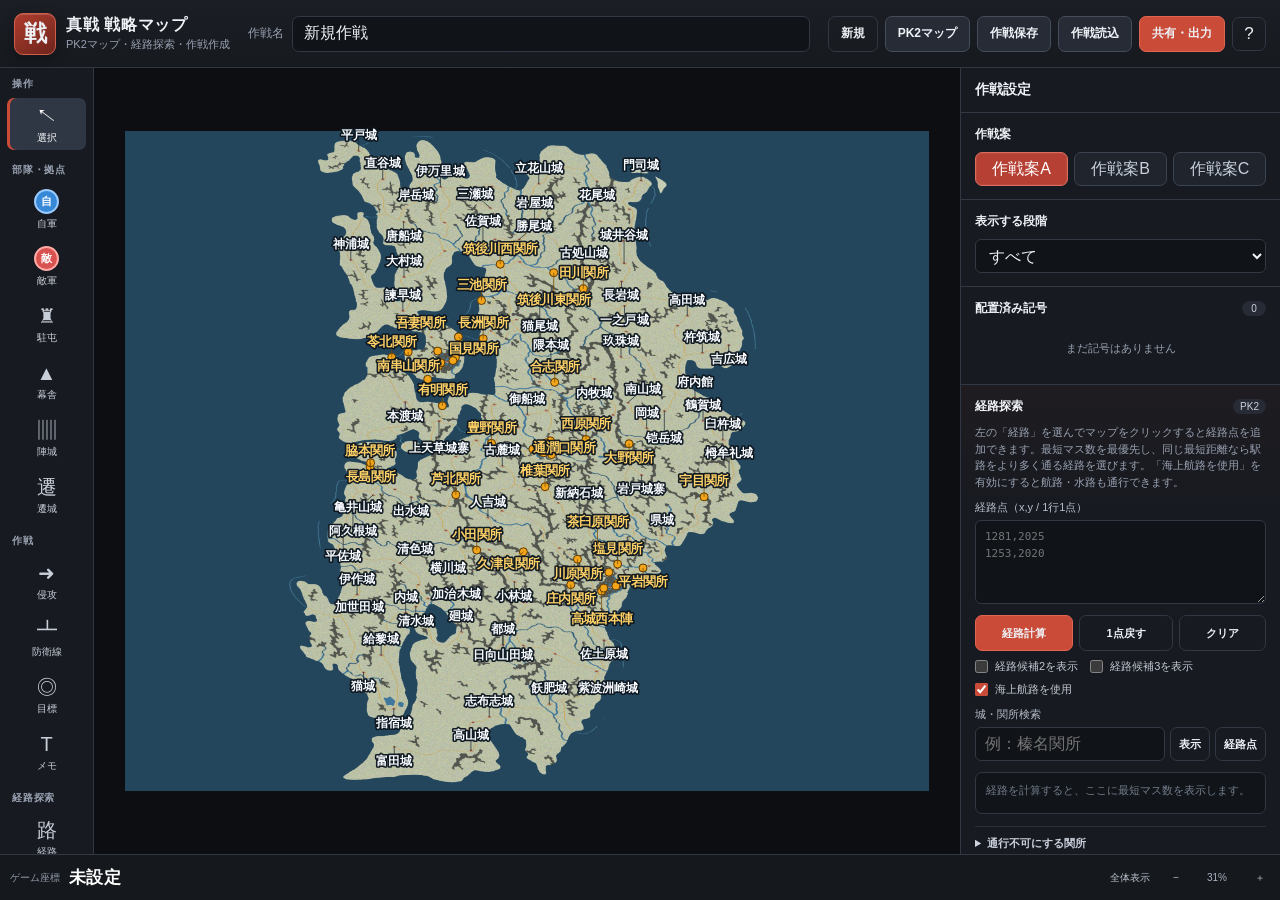
==== index.html @ 42aea13b "Add files via upload" ====
<!DOCTYPE html>
<html lang="ja">
<head>
  <meta charset="UTF-8">
  <meta name="viewport" content="width=device-width, initial-scale=1, viewport-fit=cover">
  <meta name="theme-color" content="#15181d">
  <meta name="robots" content="noindex, nofollow">
  <title>真戦 戦略マップ</title>
  <link rel="stylesheet" href="style.css">
</head>
<body>
  <div id="app">
    <header class="app-header">
      <div class="brand">
        <div class="brand-mark" aria-hidden="true">戦</div>
        <div>
          <h1>真戦 戦略マップ</h1>
          <p>PK2マップ・経路探索・作戦作成</p>
        </div>
      </div>

      <label class="project-name-wrap">
        <span>作戦名</span>
        <input id="projectName" type="text" value="新規作戦" maxlength="80" autocomplete="off">
      </label>

      <nav class="header-actions" aria-label="ファイル操作">
        <button id="newProjectBtn" class="button ghost" type="button">新規</button>
        <button id="builtinMapBtn" class="button" type="button">PK2マップ</button>
        <button id="saveProjectBtn" class="button" type="button">作戦保存</button>
        <button id="loadProjectBtn" class="button" type="button">作戦読込</button>
        <div class="menu-wrap">
          <button id="exportMenuBtn" class="button accent" type="button" aria-expanded="false">共有・出力</button>
          <div id="exportMenu" class="popup-menu" hidden>
            <button id="exportViewPngBtn" type="button">現在画面をPNG出力</button>
            <button id="exportViewerBtn" type="button">共有用HTML出力</button>
          </div>
        </div>
        <button id="helpBtn" class="icon-button" type="button" title="使い方" aria-label="使い方">?</button>
        <button id="mobileModeBtn" class="button ghost mobile-only" type="button" aria-pressed="false" title="閲覧／編集モードを切り替え">編集</button>
        <button id="mobileFullscreenBtn" class="button ghost mobile-only" type="button" title="マップを全画面表示">全画面</button>
        <button id="toggleInspectorBtn" class="button ghost mobile-only" type="button">設定</button>
      </nav>
    </header>

    <main class="workspace">
      <aside class="tool-panel" aria-label="作戦記号ツール">
        <div class="tool-section">
          <div class="section-title">操作</div>
          <button class="tool-button active" data-tool="select" type="button" title="選択・移動 (V)">
            <span class="tool-icon pointer-icon">↖</span><span>選択</span>
          </button>
</div>

        <div class="tool-section">
          <div class="section-title">部隊・拠点</div>
          <button class="tool-button" data-tool="ally" type="button"><span class="tool-icon marker ally">自</span><span>自軍</span></button>
          <button class="tool-button" data-tool="enemy" type="button"><span class="tool-icon marker enemy">敵</span><span>敵軍</span></button>
          <button class="tool-button" data-tool="garrison" type="button"><span class="tool-icon">♜</span><span>駐屯</span></button>
          <button class="tool-button" data-tool="camp" type="button"><span class="tool-icon">▲</span><span>幕舎</span></button>
          <button class="tool-button" data-tool="fort" type="button"><span class="tool-icon">▥</span><span>陣城</span></button>
          <button class="tool-button" data-tool="relocate" type="button"><span class="tool-icon">遷</span><span>遷城</span></button>
        </div>

        <div class="tool-section">
          <div class="section-title">作戦</div>
          <button class="tool-button" data-tool="arrow" type="button"><span class="tool-icon">➜</span><span>侵攻</span></button>
          <button class="tool-button" data-tool="defense" type="button"><span class="tool-icon">┻</span><span>防衛線</span></button>
          <button class="tool-button" data-tool="target" type="button"><span class="tool-icon">◎</span><span>目標</span></button>
          <button class="tool-button" data-tool="text" type="button"><span class="tool-icon">T</span><span>メモ</span></button>
        </div>

        <div class="tool-section">
          <div class="section-title">経路探索</div>
          <button class="tool-button" data-tool="route" type="button" title="経路点を追加 (R)">
            <span class="tool-icon">路</span><span>経路</span>
          </button>
        </div>

        <div class="tool-section compact-actions">
          <button id="undoBtn" class="small-action" type="button" disabled title="元に戻す (Ctrl+Z)">↶</button>
          <button id="redoBtn" class="small-action" type="button" disabled title="やり直す (Ctrl+Y)">↷</button>
          <button id="deleteBtn" class="small-action danger" type="button" disabled title="選択削除 (Delete)">⌫</button>
        </div>
      </aside>

      <section id="stageWrap" class="stage-wrap" aria-label="作戦マップ">
        <canvas id="mapCanvas"></canvas>
        <div id="emptyState" class="empty-state">
          <div class="empty-card">
            <div class="empty-icon">地図</div>
            <h2>PK2標準マップを読み込めませんでした</h2>
            <p>PK2標準マップの読み込みに失敗しました。再読込をお試しください。</p>
            <button id="emptyBuiltinMapBtn" class="button accent" type="button">PK2標準マップを再読込</button>
          </div>
        </div>
        <div id="toast" class="toast" role="status" aria-live="polite"></div>

        <button id="mobileRouteUndoFloat" class="mobile-route-undo mobile-only" type="button" hidden>↶ 1点戻す</button>

        <div id="mobileSelectionBar" class="mobile-selection-bar" hidden aria-label="選択中の記号の操作">
          <button id="mobilePropertyBtn" type="button">属性</button>
          <button id="mobileDuplicateBtn" type="button">複製</button>
          <button id="mobileFrontBtn" type="button">最前面</button>
          <button id="mobileDeleteBtn" class="danger" type="button">削除</button>
        </div>

        <button id="mobileFullscreenExitBtn" class="mobile-fullscreen-exit" type="button" hidden>× 全画面終了</button>
        <div id="placeContextBackdrop" class="place-context-backdrop" hidden></div>
        <div id="placeContextMenu" class="place-context-menu" hidden>
          <div id="placeContextTitle" class="place-context-title"></div>
          <button id="placeContextRouteBtn" type="button">経路点に追加</button>
          <button id="placeContextCopyBtn" type="button">座標をコピー</button>
          <button id="placeContextGateBtn" type="button" hidden>この関所を通行不可</button>
          <button id="placeContextDeleteBtn" class="danger-context-button" type="button" hidden>この記号を削除</button>
        </div>
      </section>

      <aside id="inspector" class="inspector" aria-label="作戦設定">
        <div class="inspector-header">
          <h2>作戦設定</h2>
          <button id="closeInspectorBtn" class="icon-button mobile-only" type="button" aria-label="閉じる">×</button>
        </div>
        <div class="mobile-inspector-tabs mobile-only" role="tablist" aria-label="設定カテゴリ">
          <button class="mobile-inspector-tab active" type="button" data-mobile-inspector-tab="scenario" role="tab" aria-selected="true">作戦案</button>
          <button class="mobile-inspector-tab" type="button" data-mobile-inspector-tab="objects" role="tab" aria-selected="false">記号</button>
          <button class="mobile-inspector-tab" type="button" data-mobile-inspector-tab="route" role="tab" aria-selected="false">経路</button>
          <button class="mobile-inspector-tab" type="button" data-mobile-inspector-tab="display" role="tab" aria-selected="false">表示</button>
        </div>

        <section class="panel-section scenario-section" data-mobile-panel="scenario">
          <div class="section-heading">
            <h3>作戦案</h3>
          </div>
          <div class="scenario-tabs" role="tablist" aria-label="作戦案の切り替え">
            <button class="scenario-tab active" type="button" data-scenario="A">作戦案A</button>
            <button class="scenario-tab" type="button" data-scenario="B">作戦案B</button>
            <button class="scenario-tab" type="button" data-scenario="C">作戦案C</button>
          </div>
        </section>

        <section class="panel-section phase-filter-section" data-mobile-panel="display">
          <div class="section-heading">
            <h3>表示する段階</h3>
          </div>
          <select id="phaseFilter">
            <option value="すべて">すべて</option>
            <option value="共通">共通のみ</option>
            <option value="第1段階">共通＋第1段階</option>
            <option value="第2段階">共通＋第2段階</option>
            <option value="第3段階">共通＋第3段階</option>
            <option value="予備">共通＋予備</option>
          </select>
        </section>

        <section class="panel-section layer-section" data-mobile-panel="objects">
          <div class="section-heading">
            <h3>配置済み記号</h3>
            <span id="objectCount" class="count-badge">0</span>
          </div>
          <div id="layerList" class="layer-list"></div>
        </section>

        <section id="propertySection" class="panel-section property-section" data-mobile-panel="objects" hidden>
          <div class="section-heading">
            <h3>属性</h3>
          </div>
          <form id="propertyForm" class="property-form" onsubmit="return false;">
            <label>
              <span>名称</span>
              <input id="propLabel" type="text" maxlength="80" autocomplete="off">
            </label>

            <div class="form-row property-number-row">
              <label>
                <span>記号の大きさ</span>
                <input id="propSize" type="number" min="8" max="300" step="1">
              </label>
              <label>
                <span>文字の大きさ</span>
                <input id="propLabelSize" type="number" min="8" max="120" step="1">
              </label>
            </div>

            <div class="form-row property-number-row">
              <label>
                <span>線の太さ</span>
                <input id="propLineWidth" type="number" min="1" max="50" step="1">
              </label>
              <label id="symbolVisibleField" class="symbol-visible-field">
                <span>記号本体</span>
                <span class="property-check"><input id="propSymbolVisible" type="checkbox" checked> 表示する</span>
              </label>
            </div>

            <label>
              <span>作戦段階</span>
              <select id="propPhase">
                <option value="共通">共通</option>
                <option value="第1段階">第1段階</option>
                <option value="第2段階">第2段階</option>
                <option value="第3段階">第3段階</option>
                <option value="予備">予備</option>
              </select>
            </label>

            <div class="object-actions">
              <button id="duplicateBtn" class="button ghost" type="button">複製</button>
              <button id="bringFrontBtn" class="button ghost" type="button">最前面</button>
              <button id="deleteObjectBtn" class="button danger" type="button">削除</button>
            </div>
          </form>
        </section>

        <section class="panel-section route-section" data-mobile-panel="route">
          <div class="section-heading">
            <h3>経路探索</h3>
            <span id="routeBadge" class="count-badge">PK2</span>
          </div>
          <p class="muted route-note">左の「経路」を選んでマップをクリックすると経路点を追加できます。最短マス数を最優先し、同じ最短距離なら駅路をより多く通る経路を選びます。「海上航路を使用」を有効にすると航路・水路も通行できます。</p>

          <label class="route-field">
            <span>経路点（x,y / 1行1点）</span>
            <textarea id="routePoints" rows="4" spellcheck="false" placeholder="1281,2025&#10;1253,2020"></textarea>
          </label>
          <div class="route-buttons">
            <button id="routeCalculateBtn" class="button accent" type="button">経路計算</button>
            <button id="routeUndoPointBtn" class="button ghost" type="button">1点戻す</button>
            <button id="routeClearBtn" class="button ghost" type="button">クリア</button>
          </div>
          <div class="route-alternatives">
            <label class="route-check"><input id="showAltRoute2" type="checkbox"><span>経路候補2を表示</span></label>
            <label class="route-check"><input id="showAltRoute3" type="checkbox"><span>経路候補3を表示</span></label>
            <label class="route-check"><input id="allowSeaRoutes" type="checkbox" checked><span>海上航路を使用</span></label>
          </div>

          <label class="route-field">
            <span>城・関所検索</span>
            <div class="route-search-row">
              <input id="placeSearch" list="placeSearchList" autocomplete="off" placeholder="例：榛名関所">
              <button id="placeCenterBtn" class="button ghost" type="button">表示</button>
              <button id="placeAddBtn" class="button ghost" type="button">経路点</button>
            </div>
          </label>
          <datalist id="placeSearchList"></datalist>

          <div id="routeResult" class="route-result"><span class="route-placeholder">経路を計算すると、ここに最短マス数を表示します。</span></div>

          <details class="route-details">
            <summary>通行不可にする関所</summary>
            <div class="route-buttons compact">
              <button id="gateBlockClearBtn" class="button ghost" type="button">全解除</button>
              <button id="gateBlockAllBtn" class="button ghost" type="button">全遮断</button>
            </div>
            <input id="gateFilter" class="route-filter" type="text" autocomplete="off" placeholder="関所名で絞り込み">
            <div id="gateBlockList" class="gate-block-list"></div>
          </details>

        </section>

        <section class="panel-section map-display-section" data-mobile-panel="display">
          <div class="section-heading">
            <h3>マップ表示</h3>
          </div>
          <label class="route-check"><input id="showGateMarkers" type="checkbox" checked><span>関所マーカー</span></label>
          <label class="route-check"><input id="showCityMarkers" type="checkbox"><span>城マーカー</span></label>
          <label class="route-check"><input id="showGateLabels" type="checkbox" checked><span>関所名</span></label>
          <label class="route-check"><input id="showCityLabels" type="checkbox" checked><span>城名</span></label>
        </section>
      </aside>
    </main>

    <footer class="status-bar">
      <div class="game-coordinate-status" title="現在のゲーム座標">
        <span class="game-coordinate-label">ゲーム座標</span>
        <strong id="gamePosition">未設定</strong>
      </div>
      <span class="status-spacer"></span>
      <button id="fitBtn" class="status-button" type="button">全体表示</button>
      <button id="zoomOutBtn" class="status-button" type="button" aria-label="縮小">−</button>
      <span id="zoomDisplay">100%</span>
      <button id="zoomInBtn" class="status-button" type="button" aria-label="拡大">＋</button>
    </footer>
  </div>

  <input id="projectFileInput" type="file" accept=".nssmap,.json,application/json" hidden>

  <dialog id="helpDialog" class="modal">
    <form method="dialog" class="modal-card large">
      <div class="modal-header">
        <h2>使い方</h2>
        <button class="icon-button" value="cancel" aria-label="閉じる">×</button>
      </div>
      <div class="modal-body help-content">
        <section>
          <h3>1. PK2標準マップ</h3>
          <p>APK/EBDLから復元したPK2マップを内蔵しています。起動時に自動で読み込み、ゲーム座標も設定済みです。</p>
        </section>
        <section>
          <h3>2. 経路探索</h3>
          <p>左の「経路」を選び、開始・経由・到着地点を順番にクリックします。「経路計算」で山・河川・海などを避けた陸路を探索します。最短マス数を最優先し、同じ最短距離なら駅路をより多く通る経路を優先します。「経路候補2」「経路候補3」は、開始・経由・到着地点を除いて経路1と重ならない別経路を探索します。スマホでは地図上の経路点を直接ドラッグして位置を修正でき、「経路」選択中は地図上の「1点戻す」も使用できます。</p>
        </section>
        <section>
          <h3>3. 城・関所</h3>
          <p>PCでは地点を右クリック、スマホでは地点を長押しすると、経路点への追加や座標コピー、関所の通行不可切り替えができます。スマホでは長押しメニューを画面下から大きく表示します。配置済み記号を長押しすると削除メニューを表示します。「表示」タブで城名・関所名やマーカーを個別に表示／非表示できます。</p>
        </section>
        <section>
          <h3>4. 作戦案</h3>
          <p>作戦案A/B/Cはそれぞれ独立した記号・経路を保持します。案を切り替えると、地図上の記号と経路も切り替わります。</p>
        </section>
        <section>
          <h3>5. 作戦記号</h3>
          <p>左のツールを選び、マップ上をクリックして配置します。記号上のドラッグは記号移動、それ以外の場所のドラッグはマップ移動です。選択するとサイズ変更ハンドルが表示され、防衛線は端点変更と回転ができます。スマホでは記号選択時に地図下部へ「属性・複製・最前面・削除」の操作バーを表示します。設定画面は「作戦案・記号・経路・表示」の4タブです。</p>
        </section>
        <section>
          <h3>6. スマホ操作</h3>
          <p>「編集」では記号配置・移動・経路編集ができます。「閲覧」に切り替えると1本指操作は地図移動専用になり、誤編集を防げます。「全画面」は編集UIを隠してマップだけを表示します。2本指ピンチで拡大・縮小できます。</p>
        </section>
        <section>
          <h3>7. 保存と共有</h3>
          <p>「作戦保存」は編集可能な <code>.nssmap</code> ファイルです。「共有用HTML」は閲覧専用の単一HTMLを作成し、出力時の城・関所の名称／マーカー表示、経路候補、作戦段階を引き継ぎます。</p>
        </section>
        <section>
          <h3>主な操作</h3>
          <dl class="shortcut-list">
            <div><dt>マウスホイール</dt><dd>拡大・縮小</dd></div>
            <div><dt>地図上をドラッグ</dt><dd>マップ移動</dd></div>
            <div><dt>記号上をドラッグ</dt><dd>記号移動</dd></div>
            <div><dt>選択記号の四隅をドラッグ</dt><dd>サイズ変更</dd></div>
            <div><dt>防衛線の青いハンドルをドラッグ</dt><dd>回転</dd></div>
            <div><dt>Ctrl＋Z / Ctrl＋Y</dt><dd>元に戻す / やり直す</dd></div>
            <div><dt>Delete</dt><dd>選択記号を削除</dd></div>
            <div><dt>V / R</dt><dd>選択 / 経路点追加</dd></div>
          </dl>
        </section>
      </div>
      <div class="modal-footer">
        <button class="button accent" value="default">閉じる</button>
      </div>
    </form>
  </dialog>

  <dialog id="calibrationDialog" class="modal">
    <form id="calibrationForm" method="dialog" class="modal-card">
      <div class="modal-header">
        <h2>ゲーム座標の設定</h2>
        <button class="icon-button" value="cancel" aria-label="閉じる">×</button>
      </div>
      <div class="modal-body">
        <p class="modal-note">PK2標準マップはゲーム座標が設定済みです。</p>
        <div class="coordinate-grid">
          <fieldset>
            <legend>画像の左上</legend>
            <label><span>X</span><input id="calTopLeftX" type="number" step="1" required></label>
            <label><span>Y</span><input id="calTopLeftY" type="number" step="1" required></label>
          </fieldset>
          <fieldset>
            <legend>画像の右下</legend>
            <label><span>X</span><input id="calBottomRightX" type="number" step="1" required></label>
            <label><span>Y</span><input id="calBottomRightY" type="number" step="1" required></label>
          </fieldset>
        </div>
      </div>
      <div class="modal-footer between">
        <button id="clearCalibrationBtn" class="button ghost" type="button">設定解除</button>
        <div>
          <button class="button ghost" value="cancel">キャンセル</button>
          <button id="saveCalibrationBtn" class="button accent" value="default">保存</button>
        </div>
      </div>
    </form>
  </dialog>

  <script src="pk2_embedded_data.js"></script>
  <script src="app.js"></script>
</body>
</html>
---- style.css ----
:root {
  color-scheme: dark;
  --bg: #101216;
  --panel: #171a20;
  --panel-2: #1e222a;
  --panel-3: #262b35;
  --line: #313743;
  --line-strong: #454d5c;
  --text: #eef1f6;
  --muted: #99a2b2;
  --accent: #c94b38;
  --accent-hover: #df5b47;
  --ally: #3888d8;
  --enemy: #d8524f;
  --warning: #e6a23c;
  --danger: #d94d4d;
  --shadow: 0 16px 40px rgba(0,0,0,.35);
  --header-h: 68px;
  --status-h: 46px;
  --tool-w: 94px;
  --inspector-w: 320px;
}

* { box-sizing: border-box; }
html, body { margin: 0; width: 100%; height: 100%; overflow: hidden; }
body {
  font-family: -apple-system, BlinkMacSystemFont, "Segoe UI", "Noto Sans JP", "Yu Gothic UI", Meiryo, sans-serif;
  background: var(--bg);
  color: var(--text);
}
button, input, textarea, select { font: inherit; }
button { color: inherit; }

#app {
  display: grid;
  grid-template-rows: var(--header-h) minmax(0, 1fr) var(--status-h);
  width: 100%;
  height: 100%;
}

.app-header {
  min-width: 0;
  display: flex;
  align-items: center;
  gap: 18px;
  padding: 8px 14px;
  border-bottom: 1px solid var(--line);
  background: linear-gradient(180deg, #1b1e24, #16191e);
  z-index: 20;
}
.brand { display: flex; align-items: center; gap: 10px; flex: 0 0 auto; }
.brand-mark {
  width: 42px; height: 42px; display: grid; place-items: center;
  border-radius: 9px;
  background: linear-gradient(145deg, #ae3d2e, #6d241c);
  border: 1px solid #d15d4b;
  font-family: serif; font-weight: 800; font-size: 23px;
  box-shadow: inset 0 1px rgba(255,255,255,.16), 0 3px 12px rgba(0,0,0,.25);
}
.brand h1 { margin: 0; font-size: 16px; line-height: 1.25; letter-spacing: .04em; white-space: nowrap; }
.brand p { margin: 2px 0 0; color: var(--muted); font-size: 11px; }

.project-name-wrap {
  display: flex; align-items: center; gap: 8px; min-width: 180px; flex: 1 1 420px;
}
.project-name-wrap > span { color: var(--muted); font-size: 12px; white-space: nowrap; }
.project-name-wrap input {
  width: 100%; min-width: 100px; height: 36px;
  padding: 0 11px; color: var(--text); background: #101318;
  border: 1px solid var(--line); border-radius: 7px; outline: none;
}
.project-name-wrap input:focus { border-color: #697386; box-shadow: 0 0 0 2px rgba(105,115,134,.18); }

.header-actions { display: flex; align-items: center; gap: 7px; flex: 0 0 auto; }
.button, .icon-button, .status-button, .small-action, .text-button, .tool-button {
  border: 0; cursor: pointer; user-select: none; -webkit-tap-highlight-color: transparent;
}
.button {
  height: 36px; padding: 0 12px; border-radius: 7px;
  background: var(--panel-3); border: 1px solid var(--line-strong);
  font-size: 12px; font-weight: 650;
}
.button:hover { background: #303641; }
.button:active { transform: translateY(1px); }
.button.ghost { background: transparent; border-color: var(--line); }
.button.ghost:hover { background: var(--panel-2); }
.button.accent { background: var(--accent); border-color: #e06653; }
.button.accent:hover { background: var(--accent-hover); }
.button.danger { background: #772e2e; border-color: #9f4242; }
.button.danger:hover { background: #913737; }
.icon-button {
  width: 34px; height: 34px; display: grid; place-items: center;
  border-radius: 7px; background: transparent; border: 1px solid var(--line); font-size: 17px;
}
.icon-button:hover { background: var(--panel-2); }
.menu-wrap { position: relative; }
.popup-menu {
  position: absolute; top: calc(100% + 7px); right: 0; width: 190px;
  padding: 6px; border: 1px solid var(--line-strong); border-radius: 9px;
  background: #20242c; box-shadow: var(--shadow); z-index: 80;
}
.popup-menu button {
  width: 100%; padding: 10px 11px; text-align: left; border: 0; border-radius: 6px;
  background: transparent; cursor: pointer; color: var(--text); font-size: 12px;
}
.popup-menu button:hover { background: #303641; }

.workspace {
  min-height: 0; display: grid;
  grid-template-columns: var(--tool-w) minmax(0, 1fr) var(--inspector-w);
  background: var(--bg);
}

.tool-panel {
  min-height: 0; overflow-y: auto; overflow-x: hidden;
  padding: 9px 7px 12px; border-right: 1px solid var(--line); background: var(--panel);
  scrollbar-width: thin;
}
.tool-section { display: flex; flex-direction: column; gap: 5px; margin-bottom: 13px; }
.section-title {
  padding: 0 5px 2px; color: var(--muted); font-size: 10px; font-weight: 700; letter-spacing: .08em;
}
.tool-button {
  min-height: 52px; display: flex; flex-direction: column; align-items: center; justify-content: center; gap: 3px;
  padding: 5px 2px; border-radius: 7px; background: transparent; color: #c8ced8; font-size: 10px;
}
.tool-button:hover { background: var(--panel-2); color: #fff; }
.tool-button.active {
  background: #303744; color: #fff; box-shadow: inset 3px 0 var(--accent);
}
.tool-icon { width: 29px; height: 25px; display: grid; place-items: center; font-size: 20px; line-height: 1; }
.tool-icon.pointer-icon { transform: rotate(-8deg); }
.tool-icon.marker { width: 25px; height: 25px; border-radius: 50%; color: #fff; font-size: 11px; font-weight: 800; }
.tool-icon.marker.ally { background: var(--ally); border: 2px solid #9acbff; }
.tool-icon.marker.enemy { background: var(--enemy); border: 2px solid #ffaaa6; }
.tool-icon.area-icon { width: 24px; height: 18px; border: 2px solid #dca933; background: rgba(220,169,51,.2); }
.compact-actions { flex-direction: row; justify-content: center; gap: 5px; }
.small-action {
  width: 25px; height: 27px; border-radius: 5px; background: var(--panel-3); border: 1px solid var(--line);
}
.small-action:hover:not(:disabled) { background: #343b47; }
.small-action:disabled { opacity: .35; cursor: default; }
.small-action.danger:not(:disabled) { color: #ff9c99; }

.stage-wrap { position: relative; min-width: 0; min-height: 0; overflow: hidden; background: #0c0e11; }
#mapCanvas { display: block; width: 100%; height: 100%; touch-action: none; -webkit-touch-callout: none; -webkit-user-select: none; user-select: none; cursor: crosshair; }
#mapCanvas[data-tool="select"] { cursor: default; }
#mapCanvas[data-tool="pan"] { cursor: grab; }
#mapCanvas.panning { cursor: grabbing; }
#mapCanvas.pinching { cursor: zoom-in; }
.empty-state {
  position: absolute; inset: 0; display: grid; place-items: center; pointer-events: none;
  background:
    linear-gradient(rgba(255,255,255,.025) 1px, transparent 1px),
    linear-gradient(90deg, rgba(255,255,255,.025) 1px, transparent 1px), #0e1115;
  background-size: 32px 32px;
}
.empty-state[hidden] { display: none; }
.empty-card {
  max-width: 480px; margin: 20px; padding: 30px 34px; text-align: center; pointer-events: auto;
  border: 1px solid var(--line); border-radius: 14px; background: rgba(24,28,34,.93); box-shadow: var(--shadow);
}
.empty-icon {
  width: 68px; height: 68px; margin: 0 auto 15px; display: grid; place-items: center;
  border: 2px dashed #697386; border-radius: 14px; color: #bbc2cf; font-size: 14px;
}
.empty-card h2 { margin: 0 0 9px; font-size: 18px; }
.empty-card p { margin: 0 auto 19px; color: var(--muted); font-size: 13px; line-height: 1.8; }
.empty-card .button { display: block; margin: 0 auto 13px; }
.text-link { color: #9cc8f2; font-size: 12px; text-decoration: none; }
.text-link:hover { text-decoration: underline; }
.toast {
  position: absolute; left: 50%; bottom: 20px; transform: translate(-50%, 12px);
  padding: 9px 14px; border-radius: 7px; color: #fff; background: rgba(28,32,39,.96);
  border: 1px solid #505968; box-shadow: var(--shadow); opacity: 0; pointer-events: none;
  transition: opacity .18s, transform .18s; font-size: 12px; z-index: 70;
}
.toast.show { opacity: 1; transform: translate(-50%, 0); }
.toast.error { border-color: #9a4040; background: rgba(94,35,35,.97); }

.inspector {
  min-height: 0; overflow-y: auto; border-left: 1px solid var(--line); background: var(--panel);
  scrollbar-width: thin;
}
.inspector-header {
  height: 45px; padding: 0 14px; display: flex; align-items: center; justify-content: space-between;
  border-bottom: 1px solid var(--line); position: sticky; top: 0; background: var(--panel); z-index: 5;
}
.inspector h2 { margin: 0; font-size: 14px; }
.property-section[hidden] { display: none !important; }
.property-section { background: rgba(255,255,255,.012); }
.property-form { padding: 0; border: 0; }
.property-form label { display: block; margin-bottom: 11px; }
.property-form label > span { display: block; margin-bottom: 5px; color: #b8c0cd; font-size: 11px; }
.property-form input[type="text"], .property-form input[type="number"], .property-form select,
.phase-filter-section select {
  width: 100%; height: 34px; padding: 0 9px; color: var(--text); background: #101318; border: 1px solid var(--line); border-radius: 6px; outline: none;
}
.property-form input:focus, .property-form select:focus { border-color: #687386; }
.property-form input:disabled { opacity: .45; cursor: not-allowed; }
.form-row { display: grid; grid-template-columns: 1fr 1fr; gap: 10px; }
.property-check { height: 34px; display: flex !important; align-items: center; gap: 6px; padding: 0 8px; border: 1px solid var(--line); border-radius: 6px; background: #101318; color: var(--text) !important; font-size: 11px !important; }
.property-check input { width: auto; margin: 0; accent-color: var(--accent); }
.symbol-visible-field.disabled { opacity: .45; }
.object-actions { display: flex; gap: 6px; flex-wrap: wrap; }
.object-actions .button { flex: 1 1 auto; padding: 0 8px; }
.panel-section { padding: 13px 14px; border-bottom: 1px solid var(--line); }
.section-heading { display: flex; align-items: center; justify-content: space-between; margin-bottom: 9px; }
.section-heading h3 { margin: 0; font-size: 12px; }
.text-button { padding: 3px 4px; background: transparent; color: #9dc8ef; font-size: 11px; }
.text-button:hover { text-decoration: underline; }
.muted { margin: 0; color: var(--muted); font-size: 11px; line-height: 1.5; }
.count-badge { min-width: 24px; padding: 2px 7px; text-align: center; border-radius: 10px; background: var(--panel-3); color: #cbd2dd; font-size: 10px; }
.layer-list { display: flex; flex-direction: column; gap: 4px; }
.layer-empty { padding: 15px 4px; color: var(--muted); text-align: center; font-size: 11px; }
.layer-item {
  display: grid; grid-template-columns: 26px minmax(0,1fr) 28px; align-items: center; gap: 6px;
  min-height: 36px; padding: 4px 4px 4px 6px; border: 1px solid transparent; border-radius: 6px; cursor: pointer;
}
.layer-item:hover { background: var(--panel-2); }
.layer-item.selected { background: #2c323d; border-color: #4c5666; }
.layer-symbol { width: 20px; height: 20px; display: grid; place-items: center; border-radius: 50%; font-size: 10px; font-weight: 800; }
.layer-info { min-width: 0; }
.layer-name { display: block; overflow: hidden; text-overflow: ellipsis; white-space: nowrap; font-size: 11px; }
.layer-phase { display: block; color: var(--muted); font-size: 9px; }
.layer-hide { width: 26px; height: 26px; border: 0; border-radius: 5px; background: transparent; cursor: pointer; color: #aab2bf; }
.layer-hide:hover { background: #3a414e; }
.layer-hide.off { opacity: .35; }

.status-bar {
  display: flex; align-items: center; gap: 13px; padding: 0 10px;
  border-top: 1px solid var(--line); background: #15181d; color: #aab2c0; font-size: 10px;
}
.game-coordinate-status { display: flex; align-items: center; gap: 9px; min-width: 0; }
.game-coordinate-label { color: #8f99a8; font-size: 10px; }
#gamePosition { color: #fff; font-size: 17px; font-weight: 800; letter-spacing: .02em; white-space: nowrap; }
.status-spacer { flex: 1; }
.status-button { padding: 2px 5px; background: transparent; color: #b9c1cd; font-size: 10px; }
.status-button:hover { color: #fff; }
#zoomDisplay { min-width: 40px; text-align: center; }

.modal {
  width: min(94vw, 580px); max-height: 88vh; padding: 0; border: 1px solid var(--line-strong); border-radius: 12px;
  background: #191d23; color: var(--text); box-shadow: 0 24px 80px rgba(0,0,0,.65);
}
.modal::backdrop { background: rgba(0,0,0,.68); backdrop-filter: blur(2px); }
.modal-card { display: flex; flex-direction: column; max-height: 88vh; }
.modal-card.large { width: min(94vw, 700px); }
.modal-header { display: flex; align-items: center; justify-content: space-between; padding: 13px 16px; border-bottom: 1px solid var(--line); }
.modal-header h2 { margin: 0; font-size: 16px; }
.modal-body { overflow-y: auto; padding: 17px 18px; }
.modal-footer { display: flex; justify-content: flex-end; gap: 7px; padding: 12px 16px; border-top: 1px solid var(--line); }
.modal-footer.between { justify-content: space-between; }
.modal-note { margin: 0 0 16px; color: var(--muted); font-size: 12px; line-height: 1.7; }
.help-content section + section { margin-top: 22px; }
.help-content h3 { margin: 0 0 6px; font-size: 13px; }
.help-content p { margin: 0; color: #bdc5d0; font-size: 12px; line-height: 1.8; }
.help-content code { padding: 1px 5px; border-radius: 4px; background: #0d1014; }
.shortcut-list { margin: 0; }
.shortcut-list > div { display: grid; grid-template-columns: 165px 1fr; padding: 7px 0; border-bottom: 1px solid #292e37; font-size: 12px; }
.shortcut-list dt { color: #dce1e8; }
.shortcut-list dd { margin: 0; color: var(--muted); }
.coordinate-grid { display: grid; grid-template-columns: 1fr 1fr; gap: 13px; }
.coordinate-grid fieldset { margin: 0; padding: 12px; border: 1px solid var(--line); border-radius: 7px; }
.coordinate-grid legend { padding: 0 5px; color: #c6cdd7; font-size: 11px; }
.coordinate-grid label { display: grid; grid-template-columns: 25px 1fr; align-items: center; gap: 5px; margin: 7px 0; font-size: 12px; }
.coordinate-grid input { width: 100%; height: 34px; padding: 0 8px; color: var(--text); background: #101318; border: 1px solid var(--line); border-radius: 5px; }
.mobile-only { display: none; }

@media (max-width: 1120px) {
  :root { --inspector-w: 286px; }
  .brand p { display: none; }
  .header-actions .button { padding: 0 9px; }
}

@media (max-width: 900px) {
  :root { --header-h: auto; --tool-w: auto; }
  #app { grid-template-rows: auto minmax(0, 1fr) var(--status-h); }
  .app-header { flex-wrap: wrap; gap: 7px 10px; padding: 7px 9px; }
  .brand-mark { width: 35px; height: 35px; font-size: 19px; }
  .brand h1 { font-size: 14px; }
  .project-name-wrap { order: 3; flex: 1 1 100%; }
  .project-name-wrap input { height: 33px; }
  .header-actions {
    order: 4; flex: 1 1 100%; width: 100%; margin-left: 0;
    justify-content: space-between; gap: 5px;
  }
  .header-actions > .button { display: block; flex: 1 1 auto; padding: 0 7px; }
  .header-actions .icon-button, #newProjectBtn { display: none; }
  .mobile-only { display: grid; }
  .workspace { grid-template-columns: 1fr; grid-template-rows: 67px minmax(0,1fr); }
  .tool-panel {
    display: flex; align-items: stretch; gap: 3px; padding: 5px 7px; overflow-x: auto; overflow-y: hidden;
    border-right: 0; border-bottom: 1px solid var(--line);
  }
  .tool-section { flex: 0 0 auto; flex-direction: row; align-items: center; gap: 2px; margin: 0; padding-right: 7px; border-right: 1px solid var(--line); }
  .tool-section:last-child { border-right: 0; }
  .section-title { display: none; }
  .tool-button { min-width: 54px; min-height: 54px; }
  .compact-actions { padding: 0 3px; }
  .small-action { width: 31px; height: 31px; }
  .inspector {
    position: fixed; top: 0; right: 0; bottom: 0; width: min(92vw, 340px); z-index: 100;
    transform: translateX(105%); transition: transform .2s ease; box-shadow: -18px 0 45px rgba(0,0,0,.45);
  }
  .inspector.open { transform: translateX(0); }
  .status-bar { gap: 8px; }
}

@media (max-width: 560px) {
  .brand h1 { max-width: 130px; overflow: hidden; text-overflow: ellipsis; }
  .header-actions { gap: 5px; }
  .header-actions .button { height: 34px; padding: 0 8px; }
  .empty-card { padding: 23px 18px; }
  .empty-card h2 { font-size: 16px; }
  .coordinate-grid { grid-template-columns: 1fr; }
  .status-bar { font-size: 9px; }
  #gamePosition { font-size: 15px; }
  .game-coordinate-label { display: none; }
}

/* PK2 route planner */
#mapCanvas[data-tool="route"] { cursor: crosshair; }
.route-section { background: linear-gradient(180deg, rgba(201,75,56,.045), transparent 120px); }
.route-note { margin-bottom: 10px; }
.route-field { display: block; margin: 10px 0 0; }
.route-field > span { display: block; margin-bottom: 5px; color: #b8c0cd; font-size: 11px; }
.route-field textarea,
.route-field input,
.route-field select,
.route-filter {
  width: 100%; color: var(--text); background: #101318; border: 1px solid var(--line); border-radius: 6px; outline: none;
}
.route-field textarea { min-height: 78px; padding: 8px 9px; resize: vertical; font-family: ui-monospace, SFMono-Regular, Consolas, monospace; font-size: 11px; line-height: 1.5; }
.route-field input, .route-field select, .route-filter { height: 34px; padding: 0 9px; }
.route-field input:focus, .route-field textarea:focus, .route-field select:focus, .route-filter:focus { border-color: #687386; }
.inline-field { display: grid; grid-template-columns: 82px 1fr; align-items: center; gap: 8px; }
.inline-field > span { margin: 0; }
.route-buttons { display: flex; gap: 6px; margin-top: 7px; }
.route-buttons .button { min-width: 0; flex: 1 1 auto; padding: 0 7px; font-size: 11px; }
.route-buttons.compact .button { height: 30px; }
.route-search-row { display: grid; grid-template-columns: minmax(0,1fr) auto auto; gap: 5px; }
.route-search-row .button { height: 34px; padding: 0 8px; font-size: 11px; }
.route-details { margin-top: 12px; padding-top: 9px; border-top: 1px solid #2a3039; }
.route-details summary { cursor: pointer; color: #cbd2dd; font-size: 11px; font-weight: 700; }
.route-filter { margin-top: 7px; }
.gate-block-list { max-height: 190px; margin-top: 6px; overflow-y: auto; border: 1px solid var(--line); border-radius: 6px; background: #101318; }
.gate-block-item { display: flex; align-items: center; gap: 6px; min-height: 28px; padding: 3px 6px; font-size: 10px; }
.gate-block-item:hover { background: #20252d; }
.gate-block-item input { width: auto; margin: 0; accent-color: var(--accent); }
.gate-block-item span { min-width: 0; overflow: hidden; text-overflow: ellipsis; white-space: nowrap; }
.route-check { display: flex; align-items: center; gap: 7px; margin: 8px 0; color: #c2c9d3; font-size: 11px; }
.route-check input { width: auto; margin: 0; accent-color: var(--accent); }
.route-result { margin-top: 11px; padding: 9px 10px; min-height: 42px; border: 1px solid var(--line); border-radius: 7px; background: #11151a; color: #c6cdd7; font-size: 11px; line-height: 1.55; }
.route-result .route-ok { color: #bfe5c7; font-size: 16px; font-weight: 800; letter-spacing: .01em; }
.route-result .route-error { color: #ffaaa6; font-weight: 700; }
.route-placeholder { color: #727c89; }
.route-result table { width: 100%; margin-top: 5px; border-collapse: collapse; }
.route-result td { padding: 3px 0; border-top: 1px solid #262c35; vertical-align: top; }
.route-result td:last-child { padding-left: 8px; text-align: right; color: #edf1f6; }
.route-busy { opacity: .65; pointer-events: none; }

@media (max-width: 900px) {
  .route-section { padding-bottom: 22px; }
  .gate-block-list { max-height: 150px; }
}


/* Scenario / context menu / route alternatives */
.scenario-tabs { display:grid; grid-template-columns:repeat(3,1fr); gap:6px; }
.scenario-tab { min-width:0; height:34px; border:1px solid #3b4350; border-radius:7px; background:#20252d; color:#c8d0dc; font:700 11px inherit; cursor:pointer; }
.scenario-tab:hover { border-color:#697485; color:#fff; }
.scenario-tab.active { background:#b64034; border-color:#dc6b5d; color:#fff; box-shadow:0 0 0 1px rgba(255,255,255,.05) inset; }
.route-alternatives { display:flex; flex-wrap:wrap; gap:8px 12px; margin:8px 0 2px; }
.route-alternatives .route-check { margin:0; }
.route-alt-summary { margin-top:4px; font-weight:700; font-size:11px; }
.route-alt-summary.alt2 { color:#44d5e8; }
.route-alt-summary.alt3 { color:#c995ff; }
.route-alt-summary.unavailable { opacity:.68; font-weight:600; }
.place-context-menu { position:absolute; z-index:90; width:202px; padding:7px; border:1px solid #566170; border-radius:8px; background:rgba(19,23,29,.98); box-shadow:0 14px 38px rgba(0,0,0,.45); }
.place-context-title { padding:5px 7px 8px; color:#fff; font-size:12px; font-weight:800; border-bottom:1px solid #303844; margin-bottom:5px; }
.place-context-menu button { width:100%; min-height:32px; border:0; border-radius:5px; background:transparent; color:#dbe1e9; text-align:left; padding:6px 8px; font:11px inherit; cursor:pointer; }
.place-context-menu button:hover { background:#2a313b; color:#fff; }
.place-context-menu .danger-context-button { color:#ff8e84; }
.place-context-menu .danger-context-button:hover { background:rgba(194,64,52,.2); color:#ffb0a9; }

@media (max-width: 900px) {
  .place-context-menu { width: min(240px, calc(100% - 16px)); padding: 8px; }
  .place-context-title { font-size: 13px; padding: 7px 8px 9px; }
  .place-context-menu button { min-height: 44px; padding: 9px 10px; font-size: 13px; }
}

/* v15 mobile interaction controls */
.mobile-selection-bar,
.mobile-fullscreen-exit,
.place-context-backdrop { display: none; }
.mobile-selection-bar[hidden],
.mobile-route-undo[hidden],
.mobile-fullscreen-exit[hidden],
.place-context-backdrop[hidden] { display: none !important; }

@media (max-width: 900px) {
  .mobile-inspector-tabs {
    position: sticky;
    top: 45px;
    z-index: 4;
    grid-template-columns: repeat(4, minmax(0, 1fr));
    gap: 5px;
    padding: 7px 8px;
    border-bottom: 1px solid var(--line);
    background: #171a20;
  }
  .mobile-inspector-tab {
    min-width: 0;
    min-height: 38px;
    padding: 0 5px;
    border: 1px solid #39414d;
    border-radius: 7px;
    background: #20252d;
    color: #bfc7d3;
    font-size: 11px;
    font-weight: 750;
  }
  .mobile-inspector-tab.active {
    border-color: #d16353;
    background: #a83d32;
    color: #fff;
  }
  .inspector .panel-section[data-mobile-panel] { display: none; }
  .inspector .panel-section[data-mobile-panel].mobile-panel-active { display: block; }
  .inspector .property-section[hidden] { display: none !important; }

  .mobile-selection-bar {
    position: absolute;
    left: 50%;
    bottom: max(10px, env(safe-area-inset-bottom));
    z-index: 82;
    display: grid;
    grid-template-columns: repeat(4, minmax(0, 1fr));
    width: min(94%, 430px);
    transform: translateX(-50%);
    padding: 6px;
    gap: 5px;
    border: 1px solid #56606e;
    border-radius: 12px;
    background: rgba(21,25,31,.96);
    box-shadow: 0 12px 36px rgba(0,0,0,.42);
    backdrop-filter: blur(8px);
  }
  .mobile-selection-bar button {
    min-width: 0;
    min-height: 42px;
    border: 1px solid #3c4552;
    border-radius: 7px;
    background: #282e38;
    color: #eef2f7;
    font-size: 12px;
    font-weight: 700;
  }
  .mobile-selection-bar button:active { background: #373f4b; }
  .mobile-selection-bar button.danger { border-color: #87403d; color: #ffaaa4; background: #402524; }

  .mobile-route-undo {
    position: absolute;
    left: 10px;
    top: 10px;
    z-index: 81;
    min-height: 42px;
    padding: 0 13px;
    border: 1px solid #596575;
    border-radius: 9px;
    background: rgba(23,28,35,.95);
    color: #fff;
    font-size: 12px;
    font-weight: 750;
    box-shadow: 0 8px 24px rgba(0,0,0,.34);
  }

  .place-context-backdrop {
    position: fixed;
    inset: 0;
    z-index: 178;
    display: block;
    background: rgba(0,0,0,.42);
    backdrop-filter: blur(1px);
  }
  .place-context-menu {
    position: fixed !important;
    left: 0 !important;
    right: 0 !important;
    top: auto !important;
    bottom: 0 !important;
    z-index: 180;
    width: 100% !important;
    max-height: min(70vh, 480px);
    overflow-y: auto;
    padding: 10px 12px calc(12px + env(safe-area-inset-bottom));
    border: 1px solid #566170;
    border-bottom: 0;
    border-radius: 17px 17px 0 0;
    background: rgba(22,26,32,.99);
    box-shadow: 0 -18px 45px rgba(0,0,0,.46);
  }
  .place-context-menu::before {
    content: '';
    display: block;
    width: 42px;
    height: 4px;
    margin: 0 auto 8px;
    border-radius: 3px;
    background: #606a77;
  }
  .place-context-title { font-size: 14px; padding: 8px 9px 11px; }
  .place-context-menu button { min-height: 50px; padding: 11px 10px; font-size: 14px; }

  #mobileModeBtn.is-view-mode {
    border-color: #4f789f;
    background: #23384c;
    color: #d7ecff;
  }

  body.mobile-view-mode .tool-panel { display: none; }
  body.mobile-view-mode .workspace { grid-template-rows: minmax(0, 1fr); }
  body.mobile-view-mode #toggleInspectorBtn { opacity: .45; }

  .mobile-fullscreen-exit {
    position: fixed;
    top: max(10px, env(safe-area-inset-top));
    right: 10px;
    z-index: 210;
    display: block;
    min-height: 42px;
    padding: 0 13px;
    border: 1px solid #5e6875;
    border-radius: 9px;
    background: rgba(20,24,30,.92);
    color: #fff;
    font-size: 12px;
    font-weight: 750;
    box-shadow: 0 8px 28px rgba(0,0,0,.4);
  }

  body.mobile-map-fullscreen #app { grid-template-rows: minmax(0, 1fr); }
  body.mobile-map-fullscreen .app-header,
  body.mobile-map-fullscreen .tool-panel,
  body.mobile-map-fullscreen .status-bar,
  body.mobile-map-fullscreen .inspector,
  body.mobile-map-fullscreen .mobile-selection-bar,
  body.mobile-map-fullscreen .mobile-route-undo { display: none !important; }
  body.mobile-map-fullscreen .workspace {
    display: block;
    width: 100%;
    height: 100%;
    min-height: 0;
  }
  body.mobile-map-fullscreen .stage-wrap {
    width: 100%;
    height: 100%;
    min-height: 100%;
  }
}

@media (max-width: 900px) {
  .header-actions { flex-wrap: wrap; }
  .header-actions > .button,
  .header-actions > .menu-wrap { flex: 1 1 calc(25% - 5px); }
  .header-actions > .menu-wrap > #exportMenuBtn { width: 100%; }
  body.mobile-map-fullscreen #app { height: 100dvh; }
}
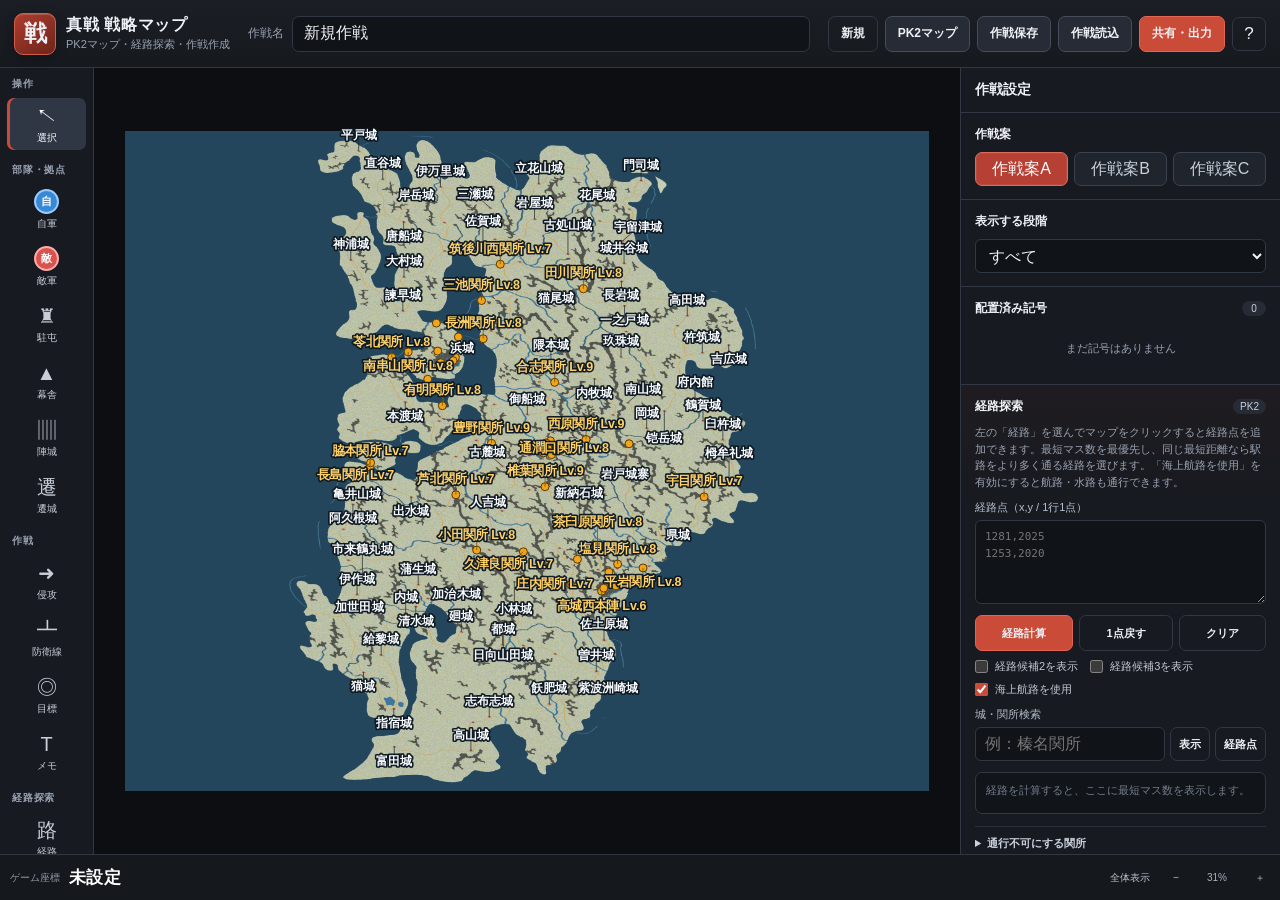
==== commit ec65fc19: "Add files via upload" ====
--- a/index.html
+++ b/index.html
@@ -266,6 +266,12 @@
           <label class="route-check"><input id="showCityMarkers" type="checkbox"><span>城マーカー</span></label>
           <label class="route-check"><input id="showGateLabels" type="checkbox" checked><span>関所名</span></label>
           <label class="route-check"><input id="showCityLabels" type="checkbox" checked><span>城名</span></label>
+          <label class="route-check resource-zone-toggle"><input id="showResourceZones" type="checkbox"><span>資源州エリア</span></label>
+          <div class="resource-zone-legend" aria-label="資源州の色分け">
+            <span><i class="resource-zone-swatch north"></i>北側：筑後・日向</span>
+            <span><i class="resource-zone-swatch south"></i>南側：肥後・日向</span>
+            <small>黄色の二重丸は資源州境界の関所</small>
+          </div>
         </section>
       </aside>
     </main>
--- a/style.css
+++ b/style.css
@@ -567,3 +567,13 @@
   .header-actions > .menu-wrap > #exportMenuBtn { width: 100%; }
   body.mobile-map-fullscreen #app { height: 100dvh; }
 }
+
+
+/* PK2 resource-state overlay */
+.resource-zone-toggle{margin-top:5px;padding-top:7px;border-top:1px solid rgba(255,255,255,.08)}
+.resource-zone-legend{display:grid;gap:4px;margin:6px 0 0 25px;padding:7px 9px;border:1px solid rgba(255,255,255,.08);border-radius:7px;background:rgba(10,14,19,.32);font-size:11px;line-height:1.35;color:#cbd3dd}
+.resource-zone-legend>span{display:flex;align-items:center;gap:7px}
+.resource-zone-legend small{color:#8f9baa;font-size:10px}
+.resource-zone-swatch{width:12px;height:12px;border-radius:3px;border:1px solid rgba(255,255,255,.75);box-shadow:0 0 0 1px rgba(0,0,0,.25);flex:none}
+.resource-zone-swatch.north{background:rgba(36,176,230,.72)}
+.resource-zone-swatch.south{background:rgba(255,139,61,.72)}
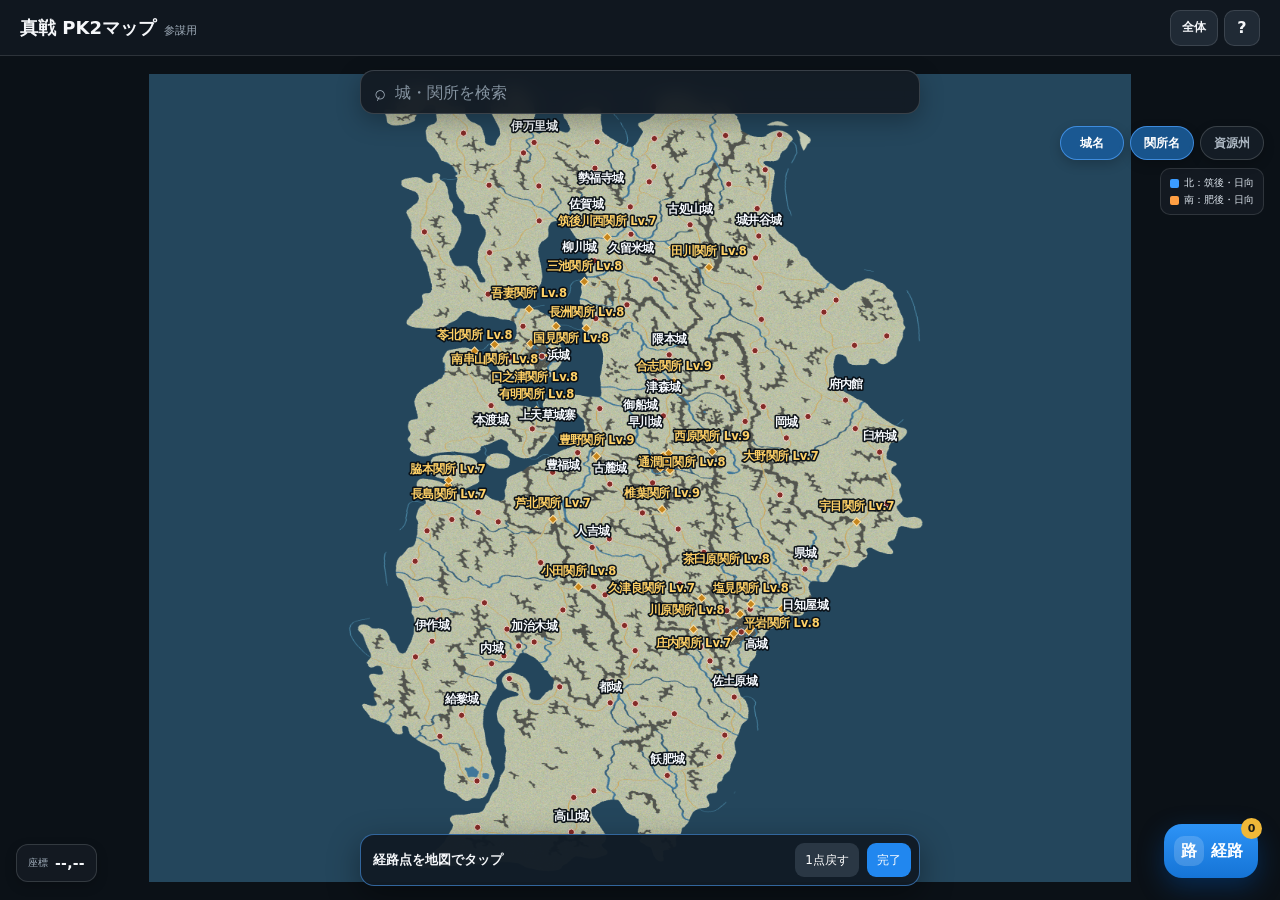
==== commit 55706f29: "不要機能を排除しスマホに最適化" ====
--- a/index.html
+++ b/index.html
@@ -1,381 +1,146 @@
-<!DOCTYPE html>
+<!doctype html>
 <html lang="ja">
 <head>
-  <meta charset="UTF-8">
-  <meta name="viewport" content="width=device-width, initial-scale=1, viewport-fit=cover">
-  <meta name="theme-color" content="#15181d">
+  <meta charset="utf-8">
+  <meta name="viewport" content="width=device-width, initial-scale=1, viewport-fit=cover, maximum-scale=1">
+  <meta name="theme-color" content="#121820">
   <meta name="robots" content="noindex, nofollow">
-  <title>真戦 戦略マップ</title>
+  <title>真戦 PK2マップ</title>
   <link rel="stylesheet" href="style.css">
 </head>
 <body>
   <div id="app">
-    <header class="app-header">
+    <header class="topbar">
       <div class="brand">
-        <div class="brand-mark" aria-hidden="true">戦</div>
-        <div>
-          <h1>真戦 戦略マップ</h1>
-          <p>PK2マップ・経路探索・作戦作成</p>
+        <strong>真戦 PK2マップ</strong>
+        <span>参謀用</span>
+      </div>
+      <div class="top-actions">
+        <button id="fitBtn" class="icon-button text-button" type="button">全体</button>
+        <button id="helpBtn" class="icon-button" type="button" aria-label="使い方">?</button>
+      </div>
+    </header>
+
+    <main id="mapStage" class="map-stage">
+      <canvas id="mapCanvas" aria-label="PK2マップ"></canvas>
+
+      <div class="search-panel">
+        <div class="search-box">
+          <span class="search-icon" aria-hidden="true">⌕</span>
+          <input id="placeSearch" type="search" autocomplete="off" placeholder="城・関所を検索" aria-label="城・関所を検索">
+          <button id="searchClearBtn" class="search-clear" type="button" aria-label="検索を消去" hidden>×</button>
         </div>
+        <div id="searchResults" class="search-results" hidden></div>
       </div>
 
-      <label class="project-name-wrap">
-        <span>作戦名</span>
-        <input id="projectName" type="text" value="新規作戦" maxlength="80" autocomplete="off">
-      </label>
+      <div class="map-toggles" aria-label="マップ表示">
+        <button id="toggleCityNames" class="map-toggle active" type="button" aria-pressed="true">城名</button>
+        <button id="toggleGateNames" class="map-toggle active" type="button" aria-pressed="true">関所名</button>
+        <button id="toggleResourceZones" class="map-toggle" type="button" aria-pressed="false">資源州</button>
+      </div>
 
-      <nav class="header-actions" aria-label="ファイル操作">
-        <button id="newProjectBtn" class="button ghost" type="button">新規</button>
-        <button id="builtinMapBtn" class="button" type="button">PK2マップ</button>
-        <button id="saveProjectBtn" class="button" type="button">作戦保存</button>
-        <button id="loadProjectBtn" class="button" type="button">作戦読込</button>
-        <div class="menu-wrap">
-          <button id="exportMenuBtn" class="button accent" type="button" aria-expanded="false">共有・出力</button>
-          <div id="exportMenu" class="popup-menu" hidden>
-            <button id="exportViewPngBtn" type="button">現在画面をPNG出力</button>
-            <button id="exportViewerBtn" type="button">共有用HTML出力</button>
-          </div>
+      <div id="resourceLegend" class="resource-legend" hidden>
+        <span><i class="swatch north"></i>北：筑後・日向</span>
+        <span><i class="swatch south"></i>南：肥後・日向</span>
+      </div>
+
+      <button id="routeFab" class="route-fab" type="button">
+        <span class="route-fab-icon">路</span>
+        <span>経路</span>
+        <b id="routePointBadge" hidden>0</b>
+      </button>
+
+      <div id="routeAddBanner" class="route-add-banner" hidden>
+        <span>経路点を地図でタップ</span>
+        <button id="routeUndoQuickBtn" type="button">1点戻す</button>
+        <button id="routeAddDoneBtn" type="button">完了</button>
+      </div>
+
+      <button id="coordinatePill" class="coordinate-pill" type="button" title="座標をコピー">
+        <span>座標</span><strong id="gamePosition">--,--</strong>
+      </button>
+
+      <div id="toast" class="toast" role="status" aria-live="polite"></div>
+      <div id="loadingBadge" class="loading-badge">経路データ準備中…</div>
+    </main>
+
+    <div id="sheetBackdrop" class="sheet-backdrop" hidden></div>
+
+    <section id="routeSheet" class="bottom-sheet" aria-label="経路探索" hidden>
+      <div class="sheet-grabber"></div>
+      <div class="sheet-header">
+        <div>
+          <h2>経路探索</h2>
+          <p>最短距離を優先し、同距離なら駅路を優先</p>
         </div>
-        <button id="helpBtn" class="icon-button" type="button" title="使い方" aria-label="使い方">?</button>
-        <button id="mobileModeBtn" class="button ghost mobile-only" type="button" aria-pressed="false" title="閲覧／編集モードを切り替え">編集</button>
-        <button id="mobileFullscreenBtn" class="button ghost mobile-only" type="button" title="マップを全画面表示">全画面</button>
-        <button id="toggleInspectorBtn" class="button ghost mobile-only" type="button">設定</button>
-      </nav>
-    </header>
+        <button class="sheet-close" data-close-sheet type="button" aria-label="閉じる">×</button>
+      </div>
 
-    <main class="workspace">
-      <aside class="tool-panel" aria-label="作戦記号ツール">
-        <div class="tool-section">
-          <div class="section-title">操作</div>
-          <button class="tool-button active" data-tool="select" type="button" title="選択・移動 (V)">
-            <span class="tool-icon pointer-icon">↖</span><span>選択</span>
-          </button>
-</div>
-
-        <div class="tool-section">
-          <div class="section-title">部隊・拠点</div>
-          <button class="tool-button" data-tool="ally" type="button"><span class="tool-icon marker ally">自</span><span>自軍</span></button>
-          <button class="tool-button" data-tool="enemy" type="button"><span class="tool-icon marker enemy">敵</span><span>敵軍</span></button>
-          <button class="tool-button" data-tool="garrison" type="button"><span class="tool-icon">♜</span><span>駐屯</span></button>
-          <button class="tool-button" data-tool="camp" type="button"><span class="tool-icon">▲</span><span>幕舎</span></button>
-          <button class="tool-button" data-tool="fort" type="button"><span class="tool-icon">▥</span><span>陣城</span></button>
-          <button class="tool-button" data-tool="relocate" type="button"><span class="tool-icon">遷</span><span>遷城</span></button>
+      <div class="sheet-scroll">
+        <div id="routePointsList" class="route-points-list"></div>
+        <div class="sheet-button-row">
+          <button id="addPointFromMapBtn" class="button secondary" type="button">＋ 地図から追加</button>
+          <button id="clearRouteBtn" class="button ghost" type="button">クリア</button>
         </div>
 
-        <div class="tool-section">
-          <div class="section-title">作戦</div>
-          <button class="tool-button" data-tool="arrow" type="button"><span class="tool-icon">➜</span><span>侵攻</span></button>
-          <button class="tool-button" data-tool="defense" type="button"><span class="tool-icon">┻</span><span>防衛線</span></button>
-          <button class="tool-button" data-tool="target" type="button"><span class="tool-icon">◎</span><span>目標</span></button>
-          <button class="tool-button" data-tool="text" type="button"><span class="tool-icon">T</span><span>メモ</span></button>
+        <label class="switch-row">
+          <span><strong>海上航路</strong><small>航路・水路を経路に含める</small></span>
+          <input id="allowSeaRoutes" type="checkbox" checked>
+        </label>
+
+        <button id="calculateRouteBtn" class="button primary full" type="button">経路を表示</button>
+        <div id="routeResult" class="route-result"><p>開始地点と到着地点を指定してください。</p></div>
+        <button id="showAlternateRoutesBtn" class="button secondary full" type="button" hidden>別ルートを見る</button>
+
+        <details class="block-gates-details">
+          <summary><span>通行不可にする関所</span><b id="blockedGateCount">0</b></summary>
+          <div class="block-gates-tools">
+            <input id="gateFilter" type="search" autocomplete="off" placeholder="関所名で絞り込み">
+            <button id="clearBlockedGatesBtn" class="small-button" type="button">全解除</button>
+          </div>
+          <div id="gateBlockList" class="gate-block-list"></div>
+        </details>
+      </div>
+    </section>
+
+    <section id="placeSheet" class="bottom-sheet compact-sheet" aria-label="地点操作" hidden>
+      <div class="sheet-grabber"></div>
+      <div class="sheet-header">
+        <div>
+          <h2 id="placeSheetTitle">地点</h2>
+          <p id="placeSheetMeta"></p>
         </div>
+        <button class="sheet-close" data-close-sheet type="button" aria-label="閉じる">×</button>
+      </div>
+      <div class="place-actions">
+        <button id="placeStartBtn" class="action-card" type="button"><b>ここから</b><span>出発地点</span></button>
+        <button id="placeGoalBtn" class="action-card" type="button"><b>ここまで</b><span>到着地点</span></button>
+        <button id="placeViaBtn" class="action-card" type="button"><b>経由地</b><span>途中に追加</span></button>
+        <button id="placeCopyBtn" class="action-card" type="button"><b>座標コピー</b><span id="placeCopyCoord">-</span></button>
+        <button id="placeBlockGateBtn" class="action-card warning" type="button" hidden><b>通行不可</b><span>関所を切替</span></button>
+      </div>
+    </section>
 
-        <div class="tool-section">
-          <div class="section-title">経路探索</div>
-          <button class="tool-button" data-tool="route" type="button" title="経路点を追加 (R)">
-            <span class="tool-icon">路</span><span>経路</span>
-          </button>
+    <dialog id="helpDialog" class="help-dialog">
+      <form method="dialog">
+        <div class="sheet-header">
+          <div><h2>使い方</h2><p>スマホ操作を基準にしています</p></div>
+          <button class="sheet-close" value="cancel" aria-label="閉じる">×</button>
         </div>
-
-        <div class="tool-section compact-actions">
-          <button id="undoBtn" class="small-action" type="button" disabled title="元に戻す (Ctrl+Z)">↶</button>
-          <button id="redoBtn" class="small-action" type="button" disabled title="やり直す (Ctrl+Y)">↷</button>
-          <button id="deleteBtn" class="small-action danger" type="button" disabled title="選択削除 (Delete)">⌫</button>
+        <div class="help-body">
+          <h3>地図</h3>
+          <p>1本指で移動、2本指で拡大・縮小します。城・関所をタップすると、その地点を出発・到着・経由地点に指定できます。</p>
+          <h3>表示</h3>
+          <p>地図上部の「城名」「関所名」「資源州」で表示を切り替えます。関所名にはレベルも表示します。</p>
+          <h3>経路</h3>
+          <p>右下の「経路」から経路点を設定します。「地図から追加」を使うと、地図上をタップして経路点を追加できます。海上航路の使用や、通行不可にする関所も設定できます。</p>
+          <h3>座標</h3>
+          <p>左下の座標表示をタップすると現在のゲーム座標をコピーします。</p>
         </div>
-      </aside>
-
-      <section id="stageWrap" class="stage-wrap" aria-label="作戦マップ">
-        <canvas id="mapCanvas"></canvas>
-        <div id="emptyState" class="empty-state">
-          <div class="empty-card">
-            <div class="empty-icon">地図</div>
-            <h2>PK2標準マップを読み込めませんでした</h2>
-            <p>PK2標準マップの読み込みに失敗しました。再読込をお試しください。</p>
-            <button id="emptyBuiltinMapBtn" class="button accent" type="button">PK2標準マップを再読込</button>
-          </div>
-        </div>
-        <div id="toast" class="toast" role="status" aria-live="polite"></div>
-
-        <button id="mobileRouteUndoFloat" class="mobile-route-undo mobile-only" type="button" hidden>↶ 1点戻す</button>
-
-        <div id="mobileSelectionBar" class="mobile-selection-bar" hidden aria-label="選択中の記号の操作">
-          <button id="mobilePropertyBtn" type="button">属性</button>
-          <button id="mobileDuplicateBtn" type="button">複製</button>
-          <button id="mobileFrontBtn" type="button">最前面</button>
-          <button id="mobileDeleteBtn" class="danger" type="button">削除</button>
-        </div>
-
-        <button id="mobileFullscreenExitBtn" class="mobile-fullscreen-exit" type="button" hidden>× 全画面終了</button>
-        <div id="placeContextBackdrop" class="place-context-backdrop" hidden></div>
-        <div id="placeContextMenu" class="place-context-menu" hidden>
-          <div id="placeContextTitle" class="place-context-title"></div>
-          <button id="placeContextRouteBtn" type="button">経路点に追加</button>
-          <button id="placeContextCopyBtn" type="button">座標をコピー</button>
-          <button id="placeContextGateBtn" type="button" hidden>この関所を通行不可</button>
-          <button id="placeContextDeleteBtn" class="danger-context-button" type="button" hidden>この記号を削除</button>
-        </div>
-      </section>
-
-      <aside id="inspector" class="inspector" aria-label="作戦設定">
-        <div class="inspector-header">
-          <h2>作戦設定</h2>
-          <button id="closeInspectorBtn" class="icon-button mobile-only" type="button" aria-label="閉じる">×</button>
-        </div>
-        <div class="mobile-inspector-tabs mobile-only" role="tablist" aria-label="設定カテゴリ">
-          <button class="mobile-inspector-tab active" type="button" data-mobile-inspector-tab="scenario" role="tab" aria-selected="true">作戦案</button>
-          <button class="mobile-inspector-tab" type="button" data-mobile-inspector-tab="objects" role="tab" aria-selected="false">記号</button>
-          <button class="mobile-inspector-tab" type="button" data-mobile-inspector-tab="route" role="tab" aria-selected="false">経路</button>
-          <button class="mobile-inspector-tab" type="button" data-mobile-inspector-tab="display" role="tab" aria-selected="false">表示</button>
-        </div>
-
-        <section class="panel-section scenario-section" data-mobile-panel="scenario">
-          <div class="section-heading">
-            <h3>作戦案</h3>
-          </div>
-          <div class="scenario-tabs" role="tablist" aria-label="作戦案の切り替え">
-            <button class="scenario-tab active" type="button" data-scenario="A">作戦案A</button>
-            <button class="scenario-tab" type="button" data-scenario="B">作戦案B</button>
-            <button class="scenario-tab" type="button" data-scenario="C">作戦案C</button>
-          </div>
-        </section>
-
-        <section class="panel-section phase-filter-section" data-mobile-panel="display">
-          <div class="section-heading">
-            <h3>表示する段階</h3>
-          </div>
-          <select id="phaseFilter">
-            <option value="すべて">すべて</option>
-            <option value="共通">共通のみ</option>
-            <option value="第1段階">共通＋第1段階</option>
-            <option value="第2段階">共通＋第2段階</option>
-            <option value="第3段階">共通＋第3段階</option>
-            <option value="予備">共通＋予備</option>
-          </select>
-        </section>
-
-        <section class="panel-section layer-section" data-mobile-panel="objects">
-          <div class="section-heading">
-            <h3>配置済み記号</h3>
-            <span id="objectCount" class="count-badge">0</span>
-          </div>
-          <div id="layerList" class="layer-list"></div>
-        </section>
-
-        <section id="propertySection" class="panel-section property-section" data-mobile-panel="objects" hidden>
-          <div class="section-heading">
-            <h3>属性</h3>
-          </div>
-          <form id="propertyForm" class="property-form" onsubmit="return false;">
-            <label>
-              <span>名称</span>
-              <input id="propLabel" type="text" maxlength="80" autocomplete="off">
-            </label>
-
-            <div class="form-row property-number-row">
-              <label>
-                <span>記号の大きさ</span>
-                <input id="propSize" type="number" min="8" max="300" step="1">
-              </label>
-              <label>
-                <span>文字の大きさ</span>
-                <input id="propLabelSize" type="number" min="8" max="120" step="1">
-              </label>
-            </div>
-
-            <div class="form-row property-number-row">
-              <label>
-                <span>線の太さ</span>
-                <input id="propLineWidth" type="number" min="1" max="50" step="1">
-              </label>
-              <label id="symbolVisibleField" class="symbol-visible-field">
-                <span>記号本体</span>
-                <span class="property-check"><input id="propSymbolVisible" type="checkbox" checked> 表示する</span>
-              </label>
-            </div>
-
-            <label>
-              <span>作戦段階</span>
-              <select id="propPhase">
-                <option value="共通">共通</option>
-                <option value="第1段階">第1段階</option>
-                <option value="第2段階">第2段階</option>
-                <option value="第3段階">第3段階</option>
-                <option value="予備">予備</option>
-              </select>
-            </label>
-
-            <div class="object-actions">
-              <button id="duplicateBtn" class="button ghost" type="button">複製</button>
-              <button id="bringFrontBtn" class="button ghost" type="button">最前面</button>
-              <button id="deleteObjectBtn" class="button danger" type="button">削除</button>
-            </div>
-          </form>
-        </section>
-
-        <section class="panel-section route-section" data-mobile-panel="route">
-          <div class="section-heading">
-            <h3>経路探索</h3>
-            <span id="routeBadge" class="count-badge">PK2</span>
-          </div>
-          <p class="muted route-note">左の「経路」を選んでマップをクリックすると経路点を追加できます。最短マス数を最優先し、同じ最短距離なら駅路をより多く通る経路を選びます。「海上航路を使用」を有効にすると航路・水路も通行できます。</p>
-
-          <label class="route-field">
-            <span>経路点（x,y / 1行1点）</span>
-            <textarea id="routePoints" rows="4" spellcheck="false" placeholder="1281,2025&#10;1253,2020"></textarea>
-          </label>
-          <div class="route-buttons">
-            <button id="routeCalculateBtn" class="button accent" type="button">経路計算</button>
-            <button id="routeUndoPointBtn" class="button ghost" type="button">1点戻す</button>
-            <button id="routeClearBtn" class="button ghost" type="button">クリア</button>
-          </div>
-          <div class="route-alternatives">
-            <label class="route-check"><input id="showAltRoute2" type="checkbox"><span>経路候補2を表示</span></label>
-            <label class="route-check"><input id="showAltRoute3" type="checkbox"><span>経路候補3を表示</span></label>
-            <label class="route-check"><input id="allowSeaRoutes" type="checkbox" checked><span>海上航路を使用</span></label>
-          </div>
-
-          <label class="route-field">
-            <span>城・関所検索</span>
-            <div class="route-search-row">
-              <input id="placeSearch" list="placeSearchList" autocomplete="off" placeholder="例：榛名関所">
-              <button id="placeCenterBtn" class="button ghost" type="button">表示</button>
-              <button id="placeAddBtn" class="button ghost" type="button">経路点</button>
-            </div>
-          </label>
-          <datalist id="placeSearchList"></datalist>
-
-          <div id="routeResult" class="route-result"><span class="route-placeholder">経路を計算すると、ここに最短マス数を表示します。</span></div>
-
-          <details class="route-details">
-            <summary>通行不可にする関所</summary>
-            <div class="route-buttons compact">
-              <button id="gateBlockClearBtn" class="button ghost" type="button">全解除</button>
-              <button id="gateBlockAllBtn" class="button ghost" type="button">全遮断</button>
-            </div>
-            <input id="gateFilter" class="route-filter" type="text" autocomplete="off" placeholder="関所名で絞り込み">
-            <div id="gateBlockList" class="gate-block-list"></div>
-          </details>
-
-        </section>
-
-        <section class="panel-section map-display-section" data-mobile-panel="display">
-          <div class="section-heading">
-            <h3>マップ表示</h3>
-          </div>
-          <label class="route-check"><input id="showGateMarkers" type="checkbox" checked><span>関所マーカー</span></label>
-          <label class="route-check"><input id="showCityMarkers" type="checkbox"><span>城マーカー</span></label>
-          <label class="route-check"><input id="showGateLabels" type="checkbox" checked><span>関所名</span></label>
-          <label class="route-check"><input id="showCityLabels" type="checkbox" checked><span>城名</span></label>
-          <label class="route-check resource-zone-toggle"><input id="showResourceZones" type="checkbox"><span>資源州エリア</span></label>
-          <div class="resource-zone-legend" aria-label="資源州の色分け">
-            <span><i class="resource-zone-swatch north"></i>北側：筑後・日向</span>
-            <span><i class="resource-zone-swatch south"></i>南側：肥後・日向</span>
-            <small>黄色の二重丸は資源州境界の関所</small>
-          </div>
-        </section>
-      </aside>
-    </main>
-
-    <footer class="status-bar">
-      <div class="game-coordinate-status" title="現在のゲーム座標">
-        <span class="game-coordinate-label">ゲーム座標</span>
-        <strong id="gamePosition">未設定</strong>
-      </div>
-      <span class="status-spacer"></span>
-      <button id="fitBtn" class="status-button" type="button">全体表示</button>
-      <button id="zoomOutBtn" class="status-button" type="button" aria-label="縮小">−</button>
-      <span id="zoomDisplay">100%</span>
-      <button id="zoomInBtn" class="status-button" type="button" aria-label="拡大">＋</button>
-    </footer>
+        <button class="button primary full" value="default">閉じる</button>
+      </form>
+    </dialog>
   </div>
-
-  <input id="projectFileInput" type="file" accept=".nssmap,.json,application/json" hidden>
-
-  <dialog id="helpDialog" class="modal">
-    <form method="dialog" class="modal-card large">
-      <div class="modal-header">
-        <h2>使い方</h2>
-        <button class="icon-button" value="cancel" aria-label="閉じる">×</button>
-      </div>
-      <div class="modal-body help-content">
-        <section>
-          <h3>1. PK2標準マップ</h3>
-          <p>APK/EBDLから復元したPK2マップを内蔵しています。起動時に自動で読み込み、ゲーム座標も設定済みです。</p>
-        </section>
-        <section>
-          <h3>2. 経路探索</h3>
-          <p>左の「経路」を選び、開始・経由・到着地点を順番にクリックします。「経路計算」で山・河川・海などを避けた陸路を探索します。最短マス数を最優先し、同じ最短距離なら駅路をより多く通る経路を優先します。「経路候補2」「経路候補3」は、開始・経由・到着地点を除いて経路1と重ならない別経路を探索します。スマホでは地図上の経路点を直接ドラッグして位置を修正でき、「経路」選択中は地図上の「1点戻す」も使用できます。</p>
-        </section>
-        <section>
-          <h3>3. 城・関所</h3>
-          <p>PCでは地点を右クリック、スマホでは地点を長押しすると、経路点への追加や座標コピー、関所の通行不可切り替えができます。スマホでは長押しメニューを画面下から大きく表示します。配置済み記号を長押しすると削除メニューを表示します。「表示」タブで城名・関所名やマーカーを個別に表示／非表示できます。</p>
-        </section>
-        <section>
-          <h3>4. 作戦案</h3>
-          <p>作戦案A/B/Cはそれぞれ独立した記号・経路を保持します。案を切り替えると、地図上の記号と経路も切り替わります。</p>
-        </section>
-        <section>
-          <h3>5. 作戦記号</h3>
-          <p>左のツールを選び、マップ上をクリックして配置します。記号上のドラッグは記号移動、それ以外の場所のドラッグはマップ移動です。選択するとサイズ変更ハンドルが表示され、防衛線は端点変更と回転ができます。スマホでは記号選択時に地図下部へ「属性・複製・最前面・削除」の操作バーを表示します。設定画面は「作戦案・記号・経路・表示」の4タブです。</p>
-        </section>
-        <section>
-          <h3>6. スマホ操作</h3>
-          <p>「編集」では記号配置・移動・経路編集ができます。「閲覧」に切り替えると1本指操作は地図移動専用になり、誤編集を防げます。「全画面」は編集UIを隠してマップだけを表示します。2本指ピンチで拡大・縮小できます。</p>
-        </section>
-        <section>
-          <h3>7. 保存と共有</h3>
-          <p>「作戦保存」は編集可能な <code>.nssmap</code> ファイルです。「共有用HTML」は閲覧専用の単一HTMLを作成し、出力時の城・関所の名称／マーカー表示、経路候補、作戦段階を引き継ぎます。</p>
-        </section>
-        <section>
-          <h3>主な操作</h3>
-          <dl class="shortcut-list">
-            <div><dt>マウスホイール</dt><dd>拡大・縮小</dd></div>
-            <div><dt>地図上をドラッグ</dt><dd>マップ移動</dd></div>
-            <div><dt>記号上をドラッグ</dt><dd>記号移動</dd></div>
-            <div><dt>選択記号の四隅をドラッグ</dt><dd>サイズ変更</dd></div>
-            <div><dt>防衛線の青いハンドルをドラッグ</dt><dd>回転</dd></div>
-            <div><dt>Ctrl＋Z / Ctrl＋Y</dt><dd>元に戻す / やり直す</dd></div>
-            <div><dt>Delete</dt><dd>選択記号を削除</dd></div>
-            <div><dt>V / R</dt><dd>選択 / 経路点追加</dd></div>
-          </dl>
-        </section>
-      </div>
-      <div class="modal-footer">
-        <button class="button accent" value="default">閉じる</button>
-      </div>
-    </form>
-  </dialog>
-
-  <dialog id="calibrationDialog" class="modal">
-    <form id="calibrationForm" method="dialog" class="modal-card">
-      <div class="modal-header">
-        <h2>ゲーム座標の設定</h2>
-        <button class="icon-button" value="cancel" aria-label="閉じる">×</button>
-      </div>
-      <div class="modal-body">
-        <p class="modal-note">PK2標準マップはゲーム座標が設定済みです。</p>
-        <div class="coordinate-grid">
-          <fieldset>
-            <legend>画像の左上</legend>
-            <label><span>X</span><input id="calTopLeftX" type="number" step="1" required></label>
-            <label><span>Y</span><input id="calTopLeftY" type="number" step="1" required></label>
-          </fieldset>
-          <fieldset>
-            <legend>画像の右下</legend>
-            <label><span>X</span><input id="calBottomRightX" type="number" step="1" required></label>
-            <label><span>Y</span><input id="calBottomRightY" type="number" step="1" required></label>
-          </fieldset>
-        </div>
-      </div>
-      <div class="modal-footer between">
-        <button id="clearCalibrationBtn" class="button ghost" type="button">設定解除</button>
-        <div>
-          <button class="button ghost" value="cancel">キャンセル</button>
-          <button id="saveCalibrationBtn" class="button accent" value="default">保存</button>
-        </div>
-      </div>
-    </form>
-  </dialog>
 
   <script src="pk2_embedded_data.js"></script>
   <script src="app.js"></script>
--- a/style.css
+++ b/style.css
@@ -1,579 +1,140 @@
 :root {
   color-scheme: dark;
-  --bg: #101216;
-  --panel: #171a20;
-  --panel-2: #1e222a;
-  --panel-3: #262b35;
-  --line: #313743;
-  --line-strong: #454d5c;
-  --text: #eef1f6;
-  --muted: #99a2b2;
-  --accent: #c94b38;
-  --accent-hover: #df5b47;
-  --ally: #3888d8;
-  --enemy: #d8524f;
-  --warning: #e6a23c;
-  --danger: #d94d4d;
-  --shadow: 0 16px 40px rgba(0,0,0,.35);
-  --header-h: 68px;
-  --status-h: 46px;
-  --tool-w: 94px;
-  --inspector-w: 320px;
+  --bg: #0e1319;
+  --panel: #171e27;
+  --panel2: #202a35;
+  --line: rgba(255,255,255,.12);
+  --text: #f5f7fa;
+  --muted: #9eabb8;
+  --accent: #4fa3ff;
+  --accent-strong: #2187ef;
+  --danger: #e35b55;
+  --warn: #f2b94b;
+  --safe-bottom: env(safe-area-inset-bottom, 0px);
+  --safe-top: env(safe-area-inset-top, 0px);
 }
-
 * { box-sizing: border-box; }
-html, body { margin: 0; width: 100%; height: 100%; overflow: hidden; }
-body {
-  font-family: -apple-system, BlinkMacSystemFont, "Segoe UI", "Noto Sans JP", "Yu Gothic UI", Meiryo, sans-serif;
-  background: var(--bg);
-  color: var(--text);
+html, body { width: 100%; height: 100%; margin: 0; overflow: hidden; background: var(--bg); color: var(--text); font-family: system-ui, -apple-system, "Noto Sans JP", "Yu Gothic UI", sans-serif; }
+button, input { font: inherit; }
+button { -webkit-tap-highlight-color: transparent; }
+#app { height: 100dvh; display: grid; grid-template-rows: calc(52px + var(--safe-top)) 1fr; background: var(--bg); }
+.topbar { padding: var(--safe-top) 10px 0 14px; display: flex; align-items: center; justify-content: space-between; gap: 12px; background: rgba(17,23,31,.97); border-bottom: 1px solid var(--line); z-index: 20; }
+.brand { display: flex; align-items: baseline; gap: 8px; min-width: 0; }
+.brand strong { font-size: 16px; white-space: nowrap; }
+.brand span { color: var(--muted); font-size: 11px; }
+.top-actions { display: flex; gap: 6px; }
+.icon-button { width: 36px; height: 36px; border: 1px solid var(--line); border-radius: 10px; background: var(--panel2); color: var(--text); font-weight: 800; }
+.text-button { width: auto; padding: 0 11px; font-size: 12px; }
+.map-stage { position: relative; min-height: 0; overflow: hidden; background: #0b1117; }
+#mapCanvas { display: block; width: 100%; height: 100%; touch-action: none; user-select: none; -webkit-user-select: none; }
+.search-panel { position: absolute; z-index: 12; left: 10px; right: 10px; top: 10px; max-width: 560px; margin: 0 auto; }
+.search-box { height: 44px; display: flex; align-items: center; gap: 8px; padding: 0 9px 0 12px; border: 1px solid rgba(255,255,255,.16); border-radius: 14px; background: rgba(20,27,35,.95); box-shadow: 0 7px 24px rgba(0,0,0,.28); backdrop-filter: blur(8px); }
+.search-icon { color: var(--muted); font-size: 20px; transform: rotate(-20deg); }
+.search-box input { flex: 1; min-width: 0; border: 0; outline: 0; background: transparent; color: var(--text); font-size: 16px; }
+.search-box input::placeholder { color: #8593a0; }
+.search-clear { width: 28px; height: 28px; padding: 0; border: 0; border-radius: 50%; background: #34404c; color: #fff; font-size: 18px; }
+.search-results { margin-top: 6px; max-height: min(42dvh, 330px); overflow: auto; border: 1px solid var(--line); border-radius: 13px; background: rgba(20,27,35,.98); box-shadow: 0 12px 34px rgba(0,0,0,.36); }
+.search-result { width: 100%; border: 0; border-bottom: 1px solid rgba(255,255,255,.07); padding: 11px 13px; display: flex; align-items: center; gap: 10px; text-align: left; background: transparent; color: var(--text); }
+.search-result:last-child { border-bottom: 0; }
+.search-result:active { background: rgba(79,163,255,.16); }
+.place-kind { flex: 0 0 auto; min-width: 32px; padding: 3px 5px; border-radius: 7px; text-align: center; font-size: 11px; font-weight: 800; background: #7b2925; }
+.place-kind.gate { background: #8a5c16; }
+.search-result-main { min-width: 0; flex: 1; }
+.search-result-main b { display: block; font-size: 14px; white-space: nowrap; overflow: hidden; text-overflow: ellipsis; }
+.search-result-main small { color: var(--muted); font-size: 11px; }
+.map-toggles { position: absolute; z-index: 10; top: 64px; right: 10px; display: flex; flex-direction: column; gap: 6px; }
+.map-toggle { min-width: 64px; height: 34px; padding: 0 10px; border: 1px solid rgba(255,255,255,.16); border-radius: 999px; background: rgba(22,30,39,.9); color: #acb7c2; font-size: 12px; font-weight: 800; box-shadow: 0 4px 12px rgba(0,0,0,.2); }
+.map-toggle.active { color: #fff; border-color: rgba(79,163,255,.7); background: rgba(27,91,151,.92); }
+.resource-legend { position: absolute; z-index: 9; top: 178px; right: 10px; display: grid; gap: 3px; padding: 7px 9px; border-radius: 10px; background: rgba(20,27,35,.9); border: 1px solid var(--line); color: #dce4ec; font-size: 10px; }
+.resource-legend span { display: flex; align-items: center; gap: 5px; }
+.swatch { width: 9px; height: 9px; border-radius: 2px; display: inline-block; }
+.swatch.north { background: #3b9cff; }
+.swatch.south { background: #ff9f43; }
+.route-fab { position: absolute; z-index: 11; right: 13px; bottom: calc(18px + var(--safe-bottom)); height: 54px; min-width: 82px; padding: 0 15px 0 10px; display: flex; align-items: center; justify-content: center; gap: 7px; border: 0; border-radius: 18px; background: linear-gradient(180deg,#2d93f6,#1574d6); color: #fff; font-weight: 800; box-shadow: 0 9px 26px rgba(0,71,150,.45); }
+.route-fab-icon { width: 30px; height: 30px; display: grid; place-items: center; border-radius: 10px; background: rgba(255,255,255,.17); }
+.route-fab b { position: absolute; right: -4px; top: -6px; min-width: 21px; height: 21px; padding: 0 5px; border-radius: 11px; background: #f0b838; color: #1b1b18; display: grid; place-items: center; font-size: 11px; }
+.coordinate-pill { position: absolute; z-index: 8; left: 10px; bottom: calc(16px + var(--safe-bottom)); min-height: 38px; padding: 0 11px; border: 1px solid rgba(255,255,255,.14); border-radius: 12px; background: rgba(20,27,35,.9); color: var(--text); display: flex; align-items: center; gap: 7px; box-shadow: 0 4px 12px rgba(0,0,0,.2); }
+.coordinate-pill span { color: var(--muted); font-size: 10px; }
+.coordinate-pill strong { font-size: 14px; letter-spacing: .02em; }
+.route-add-banner { position: absolute; z-index: 16; left: 10px; right: 10px; bottom: calc(14px + var(--safe-bottom)); max-width: 560px; margin: 0 auto; padding: 8px 8px 8px 12px; border: 1px solid rgba(79,163,255,.55); border-radius: 14px; background: rgba(17,27,38,.97); display: flex; align-items: center; gap: 8px; box-shadow: 0 10px 32px rgba(0,0,0,.38); }
+.route-add-banner span { flex: 1; font-size: 13px; font-weight: 700; }
+.route-add-banner button { height: 34px; border: 0; border-radius: 9px; padding: 0 10px; background: #2a3744; color: #fff; font-size: 12px; }
+.route-add-banner button:last-child { background: var(--accent-strong); }
+.loading-badge { position: absolute; z-index: 8; left: 50%; top: 66px; transform: translateX(-50%); padding: 5px 9px; border-radius: 999px; background: rgba(20,27,35,.9); border: 1px solid var(--line); color: var(--muted); font-size: 10px; pointer-events: none; }
+.toast { position: absolute; z-index: 40; left: 50%; bottom: calc(82px + var(--safe-bottom)); transform: translate(-50%,16px); max-width: calc(100% - 32px); padding: 9px 13px; border-radius: 11px; background: #f5f7fa; color: #12171c; box-shadow: 0 10px 30px rgba(0,0,0,.35); font-size: 13px; opacity: 0; pointer-events: none; transition: .18s ease; }
+.toast.show { opacity: 1; transform: translate(-50%,0); }
+.toast.error { background: #ffdfdc; color: #6d1713; }
+.sheet-backdrop { position: fixed; z-index: 50; inset: 0; background: rgba(0,0,0,.5); }
+.bottom-sheet { position: fixed; z-index: 51; left: 0; right: 0; bottom: 0; max-height: min(82dvh, 720px); border-radius: 22px 22px 0 0; background: #171e27; border-top: 1px solid rgba(255,255,255,.14); box-shadow: 0 -16px 45px rgba(0,0,0,.45); padding: 0 14px calc(14px + var(--safe-bottom)); }
+.bottom-sheet[hidden], .sheet-backdrop[hidden] { display: none !important; }
+.sheet-grabber { width: 38px; height: 4px; margin: 7px auto 5px; border-radius: 3px; background: #5c6874; }
+.sheet-header { min-height: 58px; display: flex; align-items: center; justify-content: space-between; gap: 12px; }
+.sheet-header h2 { margin: 0; font-size: 18px; }
+.sheet-header p { margin: 3px 0 0; color: var(--muted); font-size: 11px; }
+.sheet-close { flex: 0 0 auto; width: 34px; height: 34px; border: 0; border-radius: 50%; background: #2a3440; color: #fff; font-size: 21px; }
+.sheet-scroll { max-height: calc(min(82dvh, 720px) - 73px - var(--safe-bottom)); overflow: auto; padding-bottom: 4px; }
+.route-points-list { display: grid; gap: 7px; margin: 5px 0 10px; }
+.route-point-empty { padding: 13px; border: 1px dashed rgba(255,255,255,.16); border-radius: 12px; color: var(--muted); text-align: center; font-size: 12px; }
+.route-point-row { min-height: 52px; padding: 7px 7px 7px 9px; display: grid; grid-template-columns: 31px 1fr auto; align-items: center; gap: 8px; border: 1px solid rgba(255,255,255,.09); border-radius: 12px; background: #202934; }
+.route-point-index { width: 29px; height: 29px; border-radius: 50%; display: grid; place-items: center; background: #3c4854; font-size: 12px; font-weight: 800; }
+.route-point-row:first-child .route-point-index { background: #27875b; }
+.route-point-row:last-child:not(:first-child) .route-point-index { background: #b94743; }
+.route-point-info b { display: block; font-size: 13px; }
+.route-point-info small { color: var(--muted); font-size: 10px; }
+.route-point-remove { width: 34px; height: 34px; border: 0; border-radius: 9px; background: #303b46; color: #dbe2e8; font-size: 17px; }
+.sheet-button-row { display: grid; grid-template-columns: 1fr auto; gap: 7px; margin-bottom: 11px; }
+.button { min-height: 42px; border: 0; border-radius: 11px; padding: 0 13px; color: #fff; font-weight: 750; }
+.button.primary { background: var(--accent-strong); }
+.button.secondary { background: #2a4055; border: 1px solid rgba(79,163,255,.28); }
+.button.ghost { background: #2b343e; color: #d9e0e6; }
+.button.full { width: 100%; }
+.switch-row { margin: 8px 0 12px; min-height: 52px; padding: 8px 11px; display: flex; align-items: center; justify-content: space-between; gap: 12px; border: 1px solid rgba(255,255,255,.09); border-radius: 12px; background: #202934; }
+.switch-row span { min-width: 0; }
+.switch-row strong { display: block; font-size: 13px; }
+.switch-row small { display: block; margin-top: 2px; color: var(--muted); font-size: 10px; }
+.switch-row input { width: 22px; height: 22px; accent-color: var(--accent); }
+.route-result { margin-top: 10px; padding: 11px; border: 1px solid rgba(255,255,255,.08); border-radius: 12px; background: #111820; color: #dfe6ed; font-size: 12px; }
+.route-result p { margin: 0; color: var(--muted); }
+.route-result .route-main { font-size: 18px; font-weight: 900; color: #fff; margin-bottom: 7px; }
+.route-result dl { margin: 0; display: grid; grid-template-columns: max-content 1fr; gap: 5px 10px; }
+.route-result dt { color: var(--muted); }
+.route-result dd { margin: 0; }
+.alt-route-line { margin-top: 6px; padding-top: 6px; border-top: 1px solid rgba(255,255,255,.07); }
+#showAlternateRoutesBtn { margin-top: 8px; }
+.block-gates-details { margin-top: 12px; border: 1px solid rgba(255,255,255,.09); border-radius: 12px; overflow: hidden; background: #202934; }
+.block-gates-details summary { min-height: 46px; padding: 0 11px; display: flex; align-items: center; gap: 8px; cursor: pointer; list-style: none; }
+.block-gates-details summary::-webkit-details-marker { display: none; }
+.block-gates-details summary span { flex: 1; font-size: 13px; font-weight: 750; }
+.block-gates-details summary b { min-width: 23px; height: 23px; padding: 0 6px; border-radius: 12px; display: grid; place-items: center; background: #354250; font-size: 10px; }
+.block-gates-tools { display: grid; grid-template-columns: 1fr auto; gap: 7px; padding: 8px; border-top: 1px solid rgba(255,255,255,.07); }
+.block-gates-tools input { min-width: 0; height: 38px; border: 1px solid rgba(255,255,255,.12); border-radius: 9px; background: #141b23; color: #fff; padding: 0 10px; outline: 0; }
+.small-button { border: 0; border-radius: 9px; background: #303c48; color: #fff; padding: 0 10px; }
+.gate-block-list { max-height: 240px; overflow: auto; border-top: 1px solid rgba(255,255,255,.07); }
+.gate-block-item { min-height: 43px; padding: 7px 10px; display: flex; align-items: center; gap: 9px; border-bottom: 1px solid rgba(255,255,255,.055); font-size: 12px; }
+.gate-block-item:last-child { border-bottom: 0; }
+.gate-block-item input { width: 20px; height: 20px; accent-color: var(--warn); }
+.gate-block-item span { flex: 1; }
+.gate-block-item small { color: var(--muted); }
+.compact-sheet { max-height: min(58dvh, 440px); }
+.place-actions { display: grid; grid-template-columns: 1fr 1fr; gap: 8px; padding-top: 5px; }
+.action-card { min-height: 62px; padding: 8px 10px; border: 1px solid rgba(255,255,255,.1); border-radius: 12px; background: #222c36; color: #fff; text-align: left; }
+.action-card b { display: block; font-size: 13px; }
+.action-card span { display: block; margin-top: 4px; color: var(--muted); font-size: 10px; }
+.action-card.warning { border-color: rgba(242,185,75,.35); background: #382e1f; }
+.help-dialog { width: min(92vw, 560px); max-height: 82dvh; padding: 0 14px 14px; border: 1px solid rgba(255,255,255,.13); border-radius: 18px; background: #171e27; color: #fff; }
+.help-dialog::backdrop { background: rgba(0,0,0,.58); }
+.help-dialog form { margin: 0; }
+.help-body { max-height: 56dvh; overflow: auto; padding: 5px 2px 12px; }
+.help-body h3 { margin: 14px 0 4px; font-size: 14px; }
+.help-body p { margin: 0; color: #bac4cd; font-size: 12px; line-height: 1.7; }
+@media (min-width: 760px) {
+  #app { grid-template-rows: 56px 1fr; }
+  .topbar { padding-left: 20px; padding-right: 20px; }
+  .brand strong { font-size: 18px; }
+  .search-panel { top: 14px; }
+  .map-toggles { top: 70px; right: 16px; flex-direction: row; }
+  .resource-legend { top: 112px; right: 16px; }
+  .route-fab { right: 22px; bottom: 22px; }
+  .coordinate-pill { left: 16px; bottom: 18px; }
+  .bottom-sheet { left: 50%; right: auto; width: min(600px, 94vw); transform: translateX(-50%); border-radius: 22px 22px 0 0; }
 }
-button, input, textarea, select { font: inherit; }
-button { color: inherit; }
-
-#app {
-  display: grid;
-  grid-template-rows: var(--header-h) minmax(0, 1fr) var(--status-h);
-  width: 100%;
-  height: 100%;
-}
-
-.app-header {
-  min-width: 0;
-  display: flex;
-  align-items: center;
-  gap: 18px;
-  padding: 8px 14px;
-  border-bottom: 1px solid var(--line);
-  background: linear-gradient(180deg, #1b1e24, #16191e);
-  z-index: 20;
-}
-.brand { display: flex; align-items: center; gap: 10px; flex: 0 0 auto; }
-.brand-mark {
-  width: 42px; height: 42px; display: grid; place-items: center;
-  border-radius: 9px;
-  background: linear-gradient(145deg, #ae3d2e, #6d241c);
-  border: 1px solid #d15d4b;
-  font-family: serif; font-weight: 800; font-size: 23px;
-  box-shadow: inset 0 1px rgba(255,255,255,.16), 0 3px 12px rgba(0,0,0,.25);
-}
-.brand h1 { margin: 0; font-size: 16px; line-height: 1.25; letter-spacing: .04em; white-space: nowrap; }
-.brand p { margin: 2px 0 0; color: var(--muted); font-size: 11px; }
-
-.project-name-wrap {
-  display: flex; align-items: center; gap: 8px; min-width: 180px; flex: 1 1 420px;
-}
-.project-name-wrap > span { color: var(--muted); font-size: 12px; white-space: nowrap; }
-.project-name-wrap input {
-  width: 100%; min-width: 100px; height: 36px;
-  padding: 0 11px; color: var(--text); background: #101318;
-  border: 1px solid var(--line); border-radius: 7px; outline: none;
-}
-.project-name-wrap input:focus { border-color: #697386; box-shadow: 0 0 0 2px rgba(105,115,134,.18); }
-
-.header-actions { display: flex; align-items: center; gap: 7px; flex: 0 0 auto; }
-.button, .icon-button, .status-button, .small-action, .text-button, .tool-button {
-  border: 0; cursor: pointer; user-select: none; -webkit-tap-highlight-color: transparent;
-}
-.button {
-  height: 36px; padding: 0 12px; border-radius: 7px;
-  background: var(--panel-3); border: 1px solid var(--line-strong);
-  font-size: 12px; font-weight: 650;
-}
-.button:hover { background: #303641; }
-.button:active { transform: translateY(1px); }
-.button.ghost { background: transparent; border-color: var(--line); }
-.button.ghost:hover { background: var(--panel-2); }
-.button.accent { background: var(--accent); border-color: #e06653; }
-.button.accent:hover { background: var(--accent-hover); }
-.button.danger { background: #772e2e; border-color: #9f4242; }
-.button.danger:hover { background: #913737; }
-.icon-button {
-  width: 34px; height: 34px; display: grid; place-items: center;
-  border-radius: 7px; background: transparent; border: 1px solid var(--line); font-size: 17px;
-}
-.icon-button:hover { background: var(--panel-2); }
-.menu-wrap { position: relative; }
-.popup-menu {
-  position: absolute; top: calc(100% + 7px); right: 0; width: 190px;
-  padding: 6px; border: 1px solid var(--line-strong); border-radius: 9px;
-  background: #20242c; box-shadow: var(--shadow); z-index: 80;
-}
-.popup-menu button {
-  width: 100%; padding: 10px 11px; text-align: left; border: 0; border-radius: 6px;
-  background: transparent; cursor: pointer; color: var(--text); font-size: 12px;
-}
-.popup-menu button:hover { background: #303641; }
-
-.workspace {
-  min-height: 0; display: grid;
-  grid-template-columns: var(--tool-w) minmax(0, 1fr) var(--inspector-w);
-  background: var(--bg);
-}
-
-.tool-panel {
-  min-height: 0; overflow-y: auto; overflow-x: hidden;
-  padding: 9px 7px 12px; border-right: 1px solid var(--line); background: var(--panel);
-  scrollbar-width: thin;
-}
-.tool-section { display: flex; flex-direction: column; gap: 5px; margin-bottom: 13px; }
-.section-title {
-  padding: 0 5px 2px; color: var(--muted); font-size: 10px; font-weight: 700; letter-spacing: .08em;
-}
-.tool-button {
-  min-height: 52px; display: flex; flex-direction: column; align-items: center; justify-content: center; gap: 3px;
-  padding: 5px 2px; border-radius: 7px; background: transparent; color: #c8ced8; font-size: 10px;
-}
-.tool-button:hover { background: var(--panel-2); color: #fff; }
-.tool-button.active {
-  background: #303744; color: #fff; box-shadow: inset 3px 0 var(--accent);
-}
-.tool-icon { width: 29px; height: 25px; display: grid; place-items: center; font-size: 20px; line-height: 1; }
-.tool-icon.pointer-icon { transform: rotate(-8deg); }
-.tool-icon.marker { width: 25px; height: 25px; border-radius: 50%; color: #fff; font-size: 11px; font-weight: 800; }
-.tool-icon.marker.ally { background: var(--ally); border: 2px solid #9acbff; }
-.tool-icon.marker.enemy { background: var(--enemy); border: 2px solid #ffaaa6; }
-.tool-icon.area-icon { width: 24px; height: 18px; border: 2px solid #dca933; background: rgba(220,169,51,.2); }
-.compact-actions { flex-direction: row; justify-content: center; gap: 5px; }
-.small-action {
-  width: 25px; height: 27px; border-radius: 5px; background: var(--panel-3); border: 1px solid var(--line);
-}
-.small-action:hover:not(:disabled) { background: #343b47; }
-.small-action:disabled { opacity: .35; cursor: default; }
-.small-action.danger:not(:disabled) { color: #ff9c99; }
-
-.stage-wrap { position: relative; min-width: 0; min-height: 0; overflow: hidden; background: #0c0e11; }
-#mapCanvas { display: block; width: 100%; height: 100%; touch-action: none; -webkit-touch-callout: none; -webkit-user-select: none; user-select: none; cursor: crosshair; }
-#mapCanvas[data-tool="select"] { cursor: default; }
-#mapCanvas[data-tool="pan"] { cursor: grab; }
-#mapCanvas.panning { cursor: grabbing; }
-#mapCanvas.pinching { cursor: zoom-in; }
-.empty-state {
-  position: absolute; inset: 0; display: grid; place-items: center; pointer-events: none;
-  background:
-    linear-gradient(rgba(255,255,255,.025) 1px, transparent 1px),
-    linear-gradient(90deg, rgba(255,255,255,.025) 1px, transparent 1px), #0e1115;
-  background-size: 32px 32px;
-}
-.empty-state[hidden] { display: none; }
-.empty-card {
-  max-width: 480px; margin: 20px; padding: 30px 34px; text-align: center; pointer-events: auto;
-  border: 1px solid var(--line); border-radius: 14px; background: rgba(24,28,34,.93); box-shadow: var(--shadow);
-}
-.empty-icon {
-  width: 68px; height: 68px; margin: 0 auto 15px; display: grid; place-items: center;
-  border: 2px dashed #697386; border-radius: 14px; color: #bbc2cf; font-size: 14px;
-}
-.empty-card h2 { margin: 0 0 9px; font-size: 18px; }
-.empty-card p { margin: 0 auto 19px; color: var(--muted); font-size: 13px; line-height: 1.8; }
-.empty-card .button { display: block; margin: 0 auto 13px; }
-.text-link { color: #9cc8f2; font-size: 12px; text-decoration: none; }
-.text-link:hover { text-decoration: underline; }
-.toast {
-  position: absolute; left: 50%; bottom: 20px; transform: translate(-50%, 12px);
-  padding: 9px 14px; border-radius: 7px; color: #fff; background: rgba(28,32,39,.96);
-  border: 1px solid #505968; box-shadow: var(--shadow); opacity: 0; pointer-events: none;
-  transition: opacity .18s, transform .18s; font-size: 12px; z-index: 70;
-}
-.toast.show { opacity: 1; transform: translate(-50%, 0); }
-.toast.error { border-color: #9a4040; background: rgba(94,35,35,.97); }
-
-.inspector {
-  min-height: 0; overflow-y: auto; border-left: 1px solid var(--line); background: var(--panel);
-  scrollbar-width: thin;
-}
-.inspector-header {
-  height: 45px; padding: 0 14px; display: flex; align-items: center; justify-content: space-between;
-  border-bottom: 1px solid var(--line); position: sticky; top: 0; background: var(--panel); z-index: 5;
-}
-.inspector h2 { margin: 0; font-size: 14px; }
-.property-section[hidden] { display: none !important; }
-.property-section { background: rgba(255,255,255,.012); }
-.property-form { padding: 0; border: 0; }
-.property-form label { display: block; margin-bottom: 11px; }
-.property-form label > span { display: block; margin-bottom: 5px; color: #b8c0cd; font-size: 11px; }
-.property-form input[type="text"], .property-form input[type="number"], .property-form select,
-.phase-filter-section select {
-  width: 100%; height: 34px; padding: 0 9px; color: var(--text); background: #101318; border: 1px solid var(--line); border-radius: 6px; outline: none;
-}
-.property-form input:focus, .property-form select:focus { border-color: #687386; }
-.property-form input:disabled { opacity: .45; cursor: not-allowed; }
-.form-row { display: grid; grid-template-columns: 1fr 1fr; gap: 10px; }
-.property-check { height: 34px; display: flex !important; align-items: center; gap: 6px; padding: 0 8px; border: 1px solid var(--line); border-radius: 6px; background: #101318; color: var(--text) !important; font-size: 11px !important; }
-.property-check input { width: auto; margin: 0; accent-color: var(--accent); }
-.symbol-visible-field.disabled { opacity: .45; }
-.object-actions { display: flex; gap: 6px; flex-wrap: wrap; }
-.object-actions .button { flex: 1 1 auto; padding: 0 8px; }
-.panel-section { padding: 13px 14px; border-bottom: 1px solid var(--line); }
-.section-heading { display: flex; align-items: center; justify-content: space-between; margin-bottom: 9px; }
-.section-heading h3 { margin: 0; font-size: 12px; }
-.text-button { padding: 3px 4px; background: transparent; color: #9dc8ef; font-size: 11px; }
-.text-button:hover { text-decoration: underline; }
-.muted { margin: 0; color: var(--muted); font-size: 11px; line-height: 1.5; }
-.count-badge { min-width: 24px; padding: 2px 7px; text-align: center; border-radius: 10px; background: var(--panel-3); color: #cbd2dd; font-size: 10px; }
-.layer-list { display: flex; flex-direction: column; gap: 4px; }
-.layer-empty { padding: 15px 4px; color: var(--muted); text-align: center; font-size: 11px; }
-.layer-item {
-  display: grid; grid-template-columns: 26px minmax(0,1fr) 28px; align-items: center; gap: 6px;
-  min-height: 36px; padding: 4px 4px 4px 6px; border: 1px solid transparent; border-radius: 6px; cursor: pointer;
-}
-.layer-item:hover { background: var(--panel-2); }
-.layer-item.selected { background: #2c323d; border-color: #4c5666; }
-.layer-symbol { width: 20px; height: 20px; display: grid; place-items: center; border-radius: 50%; font-size: 10px; font-weight: 800; }
-.layer-info { min-width: 0; }
-.layer-name { display: block; overflow: hidden; text-overflow: ellipsis; white-space: nowrap; font-size: 11px; }
-.layer-phase { display: block; color: var(--muted); font-size: 9px; }
-.layer-hide { width: 26px; height: 26px; border: 0; border-radius: 5px; background: transparent; cursor: pointer; color: #aab2bf; }
-.layer-hide:hover { background: #3a414e; }
-.layer-hide.off { opacity: .35; }
-
-.status-bar {
-  display: flex; align-items: center; gap: 13px; padding: 0 10px;
-  border-top: 1px solid var(--line); background: #15181d; color: #aab2c0; font-size: 10px;
-}
-.game-coordinate-status { display: flex; align-items: center; gap: 9px; min-width: 0; }
-.game-coordinate-label { color: #8f99a8; font-size: 10px; }
-#gamePosition { color: #fff; font-size: 17px; font-weight: 800; letter-spacing: .02em; white-space: nowrap; }
-.status-spacer { flex: 1; }
-.status-button { padding: 2px 5px; background: transparent; color: #b9c1cd; font-size: 10px; }
-.status-button:hover { color: #fff; }
-#zoomDisplay { min-width: 40px; text-align: center; }
-
-.modal {
-  width: min(94vw, 580px); max-height: 88vh; padding: 0; border: 1px solid var(--line-strong); border-radius: 12px;
-  background: #191d23; color: var(--text); box-shadow: 0 24px 80px rgba(0,0,0,.65);
-}
-.modal::backdrop { background: rgba(0,0,0,.68); backdrop-filter: blur(2px); }
-.modal-card { display: flex; flex-direction: column; max-height: 88vh; }
-.modal-card.large { width: min(94vw, 700px); }
-.modal-header { display: flex; align-items: center; justify-content: space-between; padding: 13px 16px; border-bottom: 1px solid var(--line); }
-.modal-header h2 { margin: 0; font-size: 16px; }
-.modal-body { overflow-y: auto; padding: 17px 18px; }
-.modal-footer { display: flex; justify-content: flex-end; gap: 7px; padding: 12px 16px; border-top: 1px solid var(--line); }
-.modal-footer.between { justify-content: space-between; }
-.modal-note { margin: 0 0 16px; color: var(--muted); font-size: 12px; line-height: 1.7; }
-.help-content section + section { margin-top: 22px; }
-.help-content h3 { margin: 0 0 6px; font-size: 13px; }
-.help-content p { margin: 0; color: #bdc5d0; font-size: 12px; line-height: 1.8; }
-.help-content code { padding: 1px 5px; border-radius: 4px; background: #0d1014; }
-.shortcut-list { margin: 0; }
-.shortcut-list > div { display: grid; grid-template-columns: 165px 1fr; padding: 7px 0; border-bottom: 1px solid #292e37; font-size: 12px; }
-.shortcut-list dt { color: #dce1e8; }
-.shortcut-list dd { margin: 0; color: var(--muted); }
-.coordinate-grid { display: grid; grid-template-columns: 1fr 1fr; gap: 13px; }
-.coordinate-grid fieldset { margin: 0; padding: 12px; border: 1px solid var(--line); border-radius: 7px; }
-.coordinate-grid legend { padding: 0 5px; color: #c6cdd7; font-size: 11px; }
-.coordinate-grid label { display: grid; grid-template-columns: 25px 1fr; align-items: center; gap: 5px; margin: 7px 0; font-size: 12px; }
-.coordinate-grid input { width: 100%; height: 34px; padding: 0 8px; color: var(--text); background: #101318; border: 1px solid var(--line); border-radius: 5px; }
-.mobile-only { display: none; }
-
-@media (max-width: 1120px) {
-  :root { --inspector-w: 286px; }
-  .brand p { display: none; }
-  .header-actions .button { padding: 0 9px; }
-}
-
-@media (max-width: 900px) {
-  :root { --header-h: auto; --tool-w: auto; }
-  #app { grid-template-rows: auto minmax(0, 1fr) var(--status-h); }
-  .app-header { flex-wrap: wrap; gap: 7px 10px; padding: 7px 9px; }
-  .brand-mark { width: 35px; height: 35px; font-size: 19px; }
-  .brand h1 { font-size: 14px; }
-  .project-name-wrap { order: 3; flex: 1 1 100%; }
-  .project-name-wrap input { height: 33px; }
-  .header-actions {
-    order: 4; flex: 1 1 100%; width: 100%; margin-left: 0;
-    justify-content: space-between; gap: 5px;
-  }
-  .header-actions > .button { display: block; flex: 1 1 auto; padding: 0 7px; }
-  .header-actions .icon-button, #newProjectBtn { display: none; }
-  .mobile-only { display: grid; }
-  .workspace { grid-template-columns: 1fr; grid-template-rows: 67px minmax(0,1fr); }
-  .tool-panel {
-    display: flex; align-items: stretch; gap: 3px; padding: 5px 7px; overflow-x: auto; overflow-y: hidden;
-    border-right: 0; border-bottom: 1px solid var(--line);
-  }
-  .tool-section { flex: 0 0 auto; flex-direction: row; align-items: center; gap: 2px; margin: 0; padding-right: 7px; border-right: 1px solid var(--line); }
-  .tool-section:last-child { border-right: 0; }
-  .section-title { display: none; }
-  .tool-button { min-width: 54px; min-height: 54px; }
-  .compact-actions { padding: 0 3px; }
-  .small-action { width: 31px; height: 31px; }
-  .inspector {
-    position: fixed; top: 0; right: 0; bottom: 0; width: min(92vw, 340px); z-index: 100;
-    transform: translateX(105%); transition: transform .2s ease; box-shadow: -18px 0 45px rgba(0,0,0,.45);
-  }
-  .inspector.open { transform: translateX(0); }
-  .status-bar { gap: 8px; }
-}
-
-@media (max-width: 560px) {
-  .brand h1 { max-width: 130px; overflow: hidden; text-overflow: ellipsis; }
-  .header-actions { gap: 5px; }
-  .header-actions .button { height: 34px; padding: 0 8px; }
-  .empty-card { padding: 23px 18px; }
-  .empty-card h2 { font-size: 16px; }
-  .coordinate-grid { grid-template-columns: 1fr; }
-  .status-bar { font-size: 9px; }
-  #gamePosition { font-size: 15px; }
-  .game-coordinate-label { display: none; }
-}
-
-/* PK2 route planner */
-#mapCanvas[data-tool="route"] { cursor: crosshair; }
-.route-section { background: linear-gradient(180deg, rgba(201,75,56,.045), transparent 120px); }
-.route-note { margin-bottom: 10px; }
-.route-field { display: block; margin: 10px 0 0; }
-.route-field > span { display: block; margin-bottom: 5px; color: #b8c0cd; font-size: 11px; }
-.route-field textarea,
-.route-field input,
-.route-field select,
-.route-filter {
-  width: 100%; color: var(--text); background: #101318; border: 1px solid var(--line); border-radius: 6px; outline: none;
-}
-.route-field textarea { min-height: 78px; padding: 8px 9px; resize: vertical; font-family: ui-monospace, SFMono-Regular, Consolas, monospace; font-size: 11px; line-height: 1.5; }
-.route-field input, .route-field select, .route-filter { height: 34px; padding: 0 9px; }
-.route-field input:focus, .route-field textarea:focus, .route-field select:focus, .route-filter:focus { border-color: #687386; }
-.inline-field { display: grid; grid-template-columns: 82px 1fr; align-items: center; gap: 8px; }
-.inline-field > span { margin: 0; }
-.route-buttons { display: flex; gap: 6px; margin-top: 7px; }
-.route-buttons .button { min-width: 0; flex: 1 1 auto; padding: 0 7px; font-size: 11px; }
-.route-buttons.compact .button { height: 30px; }
-.route-search-row { display: grid; grid-template-columns: minmax(0,1fr) auto auto; gap: 5px; }
-.route-search-row .button { height: 34px; padding: 0 8px; font-size: 11px; }
-.route-details { margin-top: 12px; padding-top: 9px; border-top: 1px solid #2a3039; }
-.route-details summary { cursor: pointer; color: #cbd2dd; font-size: 11px; font-weight: 700; }
-.route-filter { margin-top: 7px; }
-.gate-block-list { max-height: 190px; margin-top: 6px; overflow-y: auto; border: 1px solid var(--line); border-radius: 6px; background: #101318; }
-.gate-block-item { display: flex; align-items: center; gap: 6px; min-height: 28px; padding: 3px 6px; font-size: 10px; }
-.gate-block-item:hover { background: #20252d; }
-.gate-block-item input { width: auto; margin: 0; accent-color: var(--accent); }
-.gate-block-item span { min-width: 0; overflow: hidden; text-overflow: ellipsis; white-space: nowrap; }
-.route-check { display: flex; align-items: center; gap: 7px; margin: 8px 0; color: #c2c9d3; font-size: 11px; }
-.route-check input { width: auto; margin: 0; accent-color: var(--accent); }
-.route-result { margin-top: 11px; padding: 9px 10px; min-height: 42px; border: 1px solid var(--line); border-radius: 7px; background: #11151a; color: #c6cdd7; font-size: 11px; line-height: 1.55; }
-.route-result .route-ok { color: #bfe5c7; font-size: 16px; font-weight: 800; letter-spacing: .01em; }
-.route-result .route-error { color: #ffaaa6; font-weight: 700; }
-.route-placeholder { color: #727c89; }
-.route-result table { width: 100%; margin-top: 5px; border-collapse: collapse; }
-.route-result td { padding: 3px 0; border-top: 1px solid #262c35; vertical-align: top; }
-.route-result td:last-child { padding-left: 8px; text-align: right; color: #edf1f6; }
-.route-busy { opacity: .65; pointer-events: none; }
-
-@media (max-width: 900px) {
-  .route-section { padding-bottom: 22px; }
-  .gate-block-list { max-height: 150px; }
-}
-
-
-/* Scenario / context menu / route alternatives */
-.scenario-tabs { display:grid; grid-template-columns:repeat(3,1fr); gap:6px; }
-.scenario-tab { min-width:0; height:34px; border:1px solid #3b4350; border-radius:7px; background:#20252d; color:#c8d0dc; font:700 11px inherit; cursor:pointer; }
-.scenario-tab:hover { border-color:#697485; color:#fff; }
-.scenario-tab.active { background:#b64034; border-color:#dc6b5d; color:#fff; box-shadow:0 0 0 1px rgba(255,255,255,.05) inset; }
-.route-alternatives { display:flex; flex-wrap:wrap; gap:8px 12px; margin:8px 0 2px; }
-.route-alternatives .route-check { margin:0; }
-.route-alt-summary { margin-top:4px; font-weight:700; font-size:11px; }
-.route-alt-summary.alt2 { color:#44d5e8; }
-.route-alt-summary.alt3 { color:#c995ff; }
-.route-alt-summary.unavailable { opacity:.68; font-weight:600; }
-.place-context-menu { position:absolute; z-index:90; width:202px; padding:7px; border:1px solid #566170; border-radius:8px; background:rgba(19,23,29,.98); box-shadow:0 14px 38px rgba(0,0,0,.45); }
-.place-context-title { padding:5px 7px 8px; color:#fff; font-size:12px; font-weight:800; border-bottom:1px solid #303844; margin-bottom:5px; }
-.place-context-menu button { width:100%; min-height:32px; border:0; border-radius:5px; background:transparent; color:#dbe1e9; text-align:left; padding:6px 8px; font:11px inherit; cursor:pointer; }
-.place-context-menu button:hover { background:#2a313b; color:#fff; }
-.place-context-menu .danger-context-button { color:#ff8e84; }
-.place-context-menu .danger-context-button:hover { background:rgba(194,64,52,.2); color:#ffb0a9; }
-
-@media (max-width: 900px) {
-  .place-context-menu { width: min(240px, calc(100% - 16px)); padding: 8px; }
-  .place-context-title { font-size: 13px; padding: 7px 8px 9px; }
-  .place-context-menu button { min-height: 44px; padding: 9px 10px; font-size: 13px; }
-}
-
-/* v15 mobile interaction controls */
-.mobile-selection-bar,
-.mobile-fullscreen-exit,
-.place-context-backdrop { display: none; }
-.mobile-selection-bar[hidden],
-.mobile-route-undo[hidden],
-.mobile-fullscreen-exit[hidden],
-.place-context-backdrop[hidden] { display: none !important; }
-
-@media (max-width: 900px) {
-  .mobile-inspector-tabs {
-    position: sticky;
-    top: 45px;
-    z-index: 4;
-    grid-template-columns: repeat(4, minmax(0, 1fr));
-    gap: 5px;
-    padding: 7px 8px;
-    border-bottom: 1px solid var(--line);
-    background: #171a20;
-  }
-  .mobile-inspector-tab {
-    min-width: 0;
-    min-height: 38px;
-    padding: 0 5px;
-    border: 1px solid #39414d;
-    border-radius: 7px;
-    background: #20252d;
-    color: #bfc7d3;
-    font-size: 11px;
-    font-weight: 750;
-  }
-  .mobile-inspector-tab.active {
-    border-color: #d16353;
-    background: #a83d32;
-    color: #fff;
-  }
-  .inspector .panel-section[data-mobile-panel] { display: none; }
-  .inspector .panel-section[data-mobile-panel].mobile-panel-active { display: block; }
-  .inspector .property-section[hidden] { display: none !important; }
-
-  .mobile-selection-bar {
-    position: absolute;
-    left: 50%;
-    bottom: max(10px, env(safe-area-inset-bottom));
-    z-index: 82;
-    display: grid;
-    grid-template-columns: repeat(4, minmax(0, 1fr));
-    width: min(94%, 430px);
-    transform: translateX(-50%);
-    padding: 6px;
-    gap: 5px;
-    border: 1px solid #56606e;
-    border-radius: 12px;
-    background: rgba(21,25,31,.96);
-    box-shadow: 0 12px 36px rgba(0,0,0,.42);
-    backdrop-filter: blur(8px);
-  }
-  .mobile-selection-bar button {
-    min-width: 0;
-    min-height: 42px;
-    border: 1px solid #3c4552;
-    border-radius: 7px;
-    background: #282e38;
-    color: #eef2f7;
-    font-size: 12px;
-    font-weight: 700;
-  }
-  .mobile-selection-bar button:active { background: #373f4b; }
-  .mobile-selection-bar button.danger { border-color: #87403d; color: #ffaaa4; background: #402524; }
-
-  .mobile-route-undo {
-    position: absolute;
-    left: 10px;
-    top: 10px;
-    z-index: 81;
-    min-height: 42px;
-    padding: 0 13px;
-    border: 1px solid #596575;
-    border-radius: 9px;
-    background: rgba(23,28,35,.95);
-    color: #fff;
-    font-size: 12px;
-    font-weight: 750;
-    box-shadow: 0 8px 24px rgba(0,0,0,.34);
-  }
-
-  .place-context-backdrop {
-    position: fixed;
-    inset: 0;
-    z-index: 178;
-    display: block;
-    background: rgba(0,0,0,.42);
-    backdrop-filter: blur(1px);
-  }
-  .place-context-menu {
-    position: fixed !important;
-    left: 0 !important;
-    right: 0 !important;
-    top: auto !important;
-    bottom: 0 !important;
-    z-index: 180;
-    width: 100% !important;
-    max-height: min(70vh, 480px);
-    overflow-y: auto;
-    padding: 10px 12px calc(12px + env(safe-area-inset-bottom));
-    border: 1px solid #566170;
-    border-bottom: 0;
-    border-radius: 17px 17px 0 0;
-    background: rgba(22,26,32,.99);
-    box-shadow: 0 -18px 45px rgba(0,0,0,.46);
-  }
-  .place-context-menu::before {
-    content: '';
-    display: block;
-    width: 42px;
-    height: 4px;
-    margin: 0 auto 8px;
-    border-radius: 3px;
-    background: #606a77;
-  }
-  .place-context-title { font-size: 14px; padding: 8px 9px 11px; }
-  .place-context-menu button { min-height: 50px; padding: 11px 10px; font-size: 14px; }
-
-  #mobileModeBtn.is-view-mode {
-    border-color: #4f789f;
-    background: #23384c;
-    color: #d7ecff;
-  }
-
-  body.mobile-view-mode .tool-panel { display: none; }
-  body.mobile-view-mode .workspace { grid-template-rows: minmax(0, 1fr); }
-  body.mobile-view-mode #toggleInspectorBtn { opacity: .45; }
-
-  .mobile-fullscreen-exit {
-    position: fixed;
-    top: max(10px, env(safe-area-inset-top));
-    right: 10px;
-    z-index: 210;
-    display: block;
-    min-height: 42px;
-    padding: 0 13px;
-    border: 1px solid #5e6875;
-    border-radius: 9px;
-    background: rgba(20,24,30,.92);
-    color: #fff;
-    font-size: 12px;
-    font-weight: 750;
-    box-shadow: 0 8px 28px rgba(0,0,0,.4);
-  }
-
-  body.mobile-map-fullscreen #app { grid-template-rows: minmax(0, 1fr); }
-  body.mobile-map-fullscreen .app-header,
-  body.mobile-map-fullscreen .tool-panel,
-  body.mobile-map-fullscreen .status-bar,
-  body.mobile-map-fullscreen .inspector,
-  body.mobile-map-fullscreen .mobile-selection-bar,
-  body.mobile-map-fullscreen .mobile-route-undo { display: none !important; }
-  body.mobile-map-fullscreen .workspace {
-    display: block;
-    width: 100%;
-    height: 100%;
-    min-height: 0;
-  }
-  body.mobile-map-fullscreen .stage-wrap {
-    width: 100%;
-    height: 100%;
-    min-height: 100%;
-  }
-}
-
-@media (max-width: 900px) {
-  .header-actions { flex-wrap: wrap; }
-  .header-actions > .button,
-  .header-actions > .menu-wrap { flex: 1 1 calc(25% - 5px); }
-  .header-actions > .menu-wrap > #exportMenuBtn { width: 100%; }
-  body.mobile-map-fullscreen #app { height: 100dvh; }
-}
-
-
-/* PK2 resource-state overlay */
-.resource-zone-toggle{margin-top:5px;padding-top:7px;border-top:1px solid rgba(255,255,255,.08)}
-.resource-zone-legend{display:grid;gap:4px;margin:6px 0 0 25px;padding:7px 9px;border:1px solid rgba(255,255,255,.08);border-radius:7px;background:rgba(10,14,19,.32);font-size:11px;line-height:1.35;color:#cbd3dd}
-.resource-zone-legend>span{display:flex;align-items:center;gap:7px}
-.resource-zone-legend small{color:#8f9baa;font-size:10px}
-.resource-zone-swatch{width:12px;height:12px;border-radius:3px;border:1px solid rgba(255,255,255,.75);box-shadow:0 0 0 1px rgba(0,0,0,.25);flex:none}
-.resource-zone-swatch.north{background:rgba(36,176,230,.72)}
-.resource-zone-swatch.south{background:rgba(255,139,61,.72)}
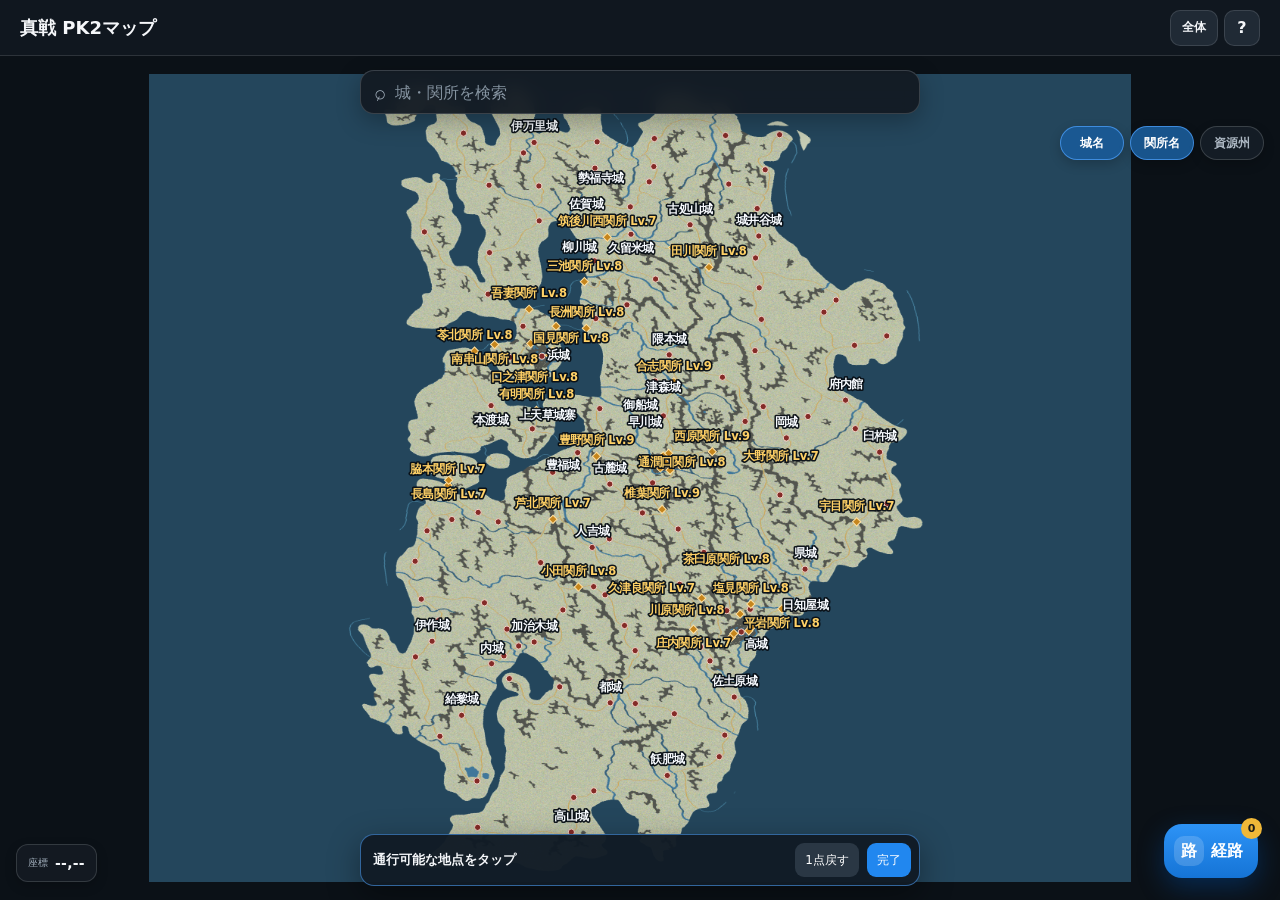
==== commit 5169e577: "スマホ最適化後の微調整" ====
--- a/index.html
+++ b/index.html
@@ -13,7 +13,6 @@
     <header class="topbar">
       <div class="brand">
         <strong>真戦 PK2マップ</strong>
-        <span>参謀用</span>
       </div>
       <div class="top-actions">
         <button id="fitBtn" class="icon-button text-button" type="button">全体</button>
@@ -39,10 +38,6 @@
         <button id="toggleResourceZones" class="map-toggle" type="button" aria-pressed="false">資源州</button>
       </div>
 
-      <div id="resourceLegend" class="resource-legend" hidden>
-        <span><i class="swatch north"></i>北：筑後・日向</span>
-        <span><i class="swatch south"></i>南：肥後・日向</span>
-      </div>
 
       <button id="routeFab" class="route-fab" type="button">
         <span class="route-fab-icon">路</span>
@@ -51,7 +46,7 @@
       </button>
 
       <div id="routeAddBanner" class="route-add-banner" hidden>
-        <span>経路点を地図でタップ</span>
+        <span>通行可能な地点をタップ</span>
         <button id="routeUndoQuickBtn" type="button">1点戻す</button>
         <button id="routeAddDoneBtn" type="button">完了</button>
       </div>
@@ -71,7 +66,7 @@
       <div class="sheet-header">
         <div>
           <h2>経路探索</h2>
-          <p>最短距離を優先し、同距離なら駅路を優先</p>
+          <p>海上航路を含めて最短距離を探索</p>
         </div>
         <button class="sheet-close" data-close-sheet type="button" aria-label="閉じる">×</button>
       </div>
@@ -82,11 +77,6 @@
           <button id="addPointFromMapBtn" class="button secondary" type="button">＋ 地図から追加</button>
           <button id="clearRouteBtn" class="button ghost" type="button">クリア</button>
         </div>
-
-        <label class="switch-row">
-          <span><strong>海上航路</strong><small>航路・水路を経路に含める</small></span>
-          <input id="allowSeaRoutes" type="checkbox" checked>
-        </label>
 
         <button id="calculateRouteBtn" class="button primary full" type="button">経路を表示</button>
         <div id="routeResult" class="route-result"><p>開始地点と到着地点を指定してください。</p></div>
@@ -129,13 +119,15 @@
         </div>
         <div class="help-body">
           <h3>地図</h3>
-          <p>1本指で移動、2本指で拡大・縮小します。城・関所をタップすると、その地点を出発・到着・経由地点に指定できます。</p>
+          <p>1本指で移動、2本指で拡大・縮小します。城・関所だけでなく、通行可能な任意地点をタップして出発・到着・経由地点に指定できます。</p>
           <h3>表示</h3>
           <p>地図上部の「城名」「関所名」「資源州」で表示を切り替えます。関所名にはレベルも表示します。</p>
           <h3>経路</h3>
-          <p>右下の「経路」から経路点を設定します。「地図から追加」を使うと、地図上をタップして経路点を追加できます。海上航路の使用や、通行不可にする関所も設定できます。</p>
+          <p>右下の「経路」から経路点を設定します。「地図から追加」を使うと、通行可能な任意地点を追加できます。海上航路は常に使用し、必要に応じて通行不可にする関所を設定できます。経路点は長押ししてから上下へ動かすと順番を変更できます。</p>
           <h3>座標</h3>
           <p>左下の座標表示をタップすると現在のゲーム座標をコピーします。</p>
+          <h3>メニュー</h3>
+          <p>下から開くメニューは、×ボタンのほか上部を下へスワイプして閉じられます。</p>
         </div>
         <button class="button primary full" value="default">閉じる</button>
       </form>
--- a/style.css
+++ b/style.css
@@ -45,11 +45,6 @@
 .map-toggles { position: absolute; z-index: 10; top: 64px; right: 10px; display: flex; flex-direction: column; gap: 6px; }
 .map-toggle { min-width: 64px; height: 34px; padding: 0 10px; border: 1px solid rgba(255,255,255,.16); border-radius: 999px; background: rgba(22,30,39,.9); color: #acb7c2; font-size: 12px; font-weight: 800; box-shadow: 0 4px 12px rgba(0,0,0,.2); }
 .map-toggle.active { color: #fff; border-color: rgba(79,163,255,.7); background: rgba(27,91,151,.92); }
-.resource-legend { position: absolute; z-index: 9; top: 178px; right: 10px; display: grid; gap: 3px; padding: 7px 9px; border-radius: 10px; background: rgba(20,27,35,.9); border: 1px solid var(--line); color: #dce4ec; font-size: 10px; }
-.resource-legend span { display: flex; align-items: center; gap: 5px; }
-.swatch { width: 9px; height: 9px; border-radius: 2px; display: inline-block; }
-.swatch.north { background: #3b9cff; }
-.swatch.south { background: #ff9f43; }
 .route-fab { position: absolute; z-index: 11; right: 13px; bottom: calc(18px + var(--safe-bottom)); height: 54px; min-width: 82px; padding: 0 15px 0 10px; display: flex; align-items: center; justify-content: center; gap: 7px; border: 0; border-radius: 18px; background: linear-gradient(180deg,#2d93f6,#1574d6); color: #fff; font-weight: 800; box-shadow: 0 9px 26px rgba(0,71,150,.45); }
 .route-fab-icon { width: 30px; height: 30px; display: grid; place-items: center; border-radius: 10px; background: rgba(255,255,255,.17); }
 .route-fab b { position: absolute; right: -4px; top: -6px; min-width: 21px; height: 21px; padding: 0 5px; border-radius: 11px; background: #f0b838; color: #1b1b18; display: grid; place-items: center; font-size: 11px; }
@@ -65,23 +60,28 @@
 .toast.show { opacity: 1; transform: translate(-50%,0); }
 .toast.error { background: #ffdfdc; color: #6d1713; }
 .sheet-backdrop { position: fixed; z-index: 50; inset: 0; background: rgba(0,0,0,.5); }
-.bottom-sheet { position: fixed; z-index: 51; left: 0; right: 0; bottom: 0; max-height: min(82dvh, 720px); border-radius: 22px 22px 0 0; background: #171e27; border-top: 1px solid rgba(255,255,255,.14); box-shadow: 0 -16px 45px rgba(0,0,0,.45); padding: 0 14px calc(14px + var(--safe-bottom)); }
+.bottom-sheet { position: fixed; z-index: 51; left: 0; right: 0; bottom: 0; max-height: min(82dvh, 720px); border-radius: 22px 22px 0 0; background: #171e27; border-top: 1px solid rgba(255,255,255,.14); box-shadow: 0 -16px 45px rgba(0,0,0,.45); padding: 0 14px calc(14px + var(--safe-bottom)); transform: translateY(var(--sheet-drag-y,0px)); transition: transform .18s ease; will-change: transform; }
 .bottom-sheet[hidden], .sheet-backdrop[hidden] { display: none !important; }
-.sheet-grabber { width: 38px; height: 4px; margin: 7px auto 5px; border-radius: 3px; background: #5c6874; }
-.sheet-header { min-height: 58px; display: flex; align-items: center; justify-content: space-between; gap: 12px; }
+.bottom-sheet.sheet-dragging { transition: none; }
+.sheet-grabber { width: 44px; height: 5px; margin: 7px auto 5px; border-radius: 3px; background: #64717e; touch-action: none; cursor: grab; }
+.sheet-header { min-height: 58px; display: flex; align-items: center; justify-content: space-between; gap: 12px; touch-action: none; }
 .sheet-header h2 { margin: 0; font-size: 18px; }
 .sheet-header p { margin: 3px 0 0; color: var(--muted); font-size: 11px; }
 .sheet-close { flex: 0 0 auto; width: 34px; height: 34px; border: 0; border-radius: 50%; background: #2a3440; color: #fff; font-size: 21px; }
 .sheet-scroll { max-height: calc(min(82dvh, 720px) - 73px - var(--safe-bottom)); overflow: auto; padding-bottom: 4px; }
 .route-points-list { display: grid; gap: 7px; margin: 5px 0 10px; }
 .route-point-empty { padding: 13px; border: 1px dashed rgba(255,255,255,.16); border-radius: 12px; color: var(--muted); text-align: center; font-size: 12px; }
-.route-point-row { min-height: 52px; padding: 7px 7px 7px 9px; display: grid; grid-template-columns: 31px 1fr auto; align-items: center; gap: 8px; border: 1px solid rgba(255,255,255,.09); border-radius: 12px; background: #202934; }
+.route-point-row { min-height: 52px; padding: 7px 7px 7px 9px; display: grid; grid-template-columns: 31px minmax(0,1fr) 26px auto; align-items: center; gap: 8px; border: 1px solid rgba(255,255,255,.09); border-radius: 12px; background: #202934; user-select: none; -webkit-user-select: none; -webkit-touch-callout: none; touch-action: pan-y; transition: border-color .12s ease, background .12s ease, transform .12s ease; }
 .route-point-index { width: 29px; height: 29px; border-radius: 50%; display: grid; place-items: center; background: #3c4854; font-size: 12px; font-weight: 800; }
 .route-point-row:first-child .route-point-index { background: #27875b; }
 .route-point-row:last-child:not(:first-child) .route-point-index { background: #b94743; }
 .route-point-info b { display: block; font-size: 13px; }
 .route-point-info small { color: var(--muted); font-size: 10px; }
 .route-point-remove { width: 34px; height: 34px; border: 0; border-radius: 9px; background: #303b46; color: #dbe2e8; font-size: 17px; }
+.route-point-drag { width: 26px; height: 34px; display: grid; place-items: center; color: #82909e; font-size: 22px; line-height: 1; font-weight: 800; }
+.route-point-row.reorder-active { border-color: rgba(79,163,255,.75); background: #253747; box-shadow: 0 7px 22px rgba(0,0,0,.3); }
+.route-point-row.reorder-target { border-color: #f0b838; box-shadow: inset 0 2px 0 #f0b838; }
+
 .sheet-button-row { display: grid; grid-template-columns: 1fr auto; gap: 7px; margin-bottom: 11px; }
 .button { min-height: 42px; border: 0; border-radius: 11px; padding: 0 13px; color: #fff; font-weight: 750; }
 .button.primary { background: var(--accent-strong); }
@@ -133,8 +133,7 @@
   .brand strong { font-size: 18px; }
   .search-panel { top: 14px; }
   .map-toggles { top: 70px; right: 16px; flex-direction: row; }
-  .resource-legend { top: 112px; right: 16px; }
   .route-fab { right: 22px; bottom: 22px; }
   .coordinate-pill { left: 16px; bottom: 18px; }
-  .bottom-sheet { left: 50%; right: auto; width: min(600px, 94vw); transform: translateX(-50%); border-radius: 22px 22px 0 0; }
+  .bottom-sheet { left: 50%; right: auto; width: min(600px, 94vw); transform: translate(-50%, var(--sheet-drag-y,0px)); border-radius: 22px 22px 0 0; }
 }
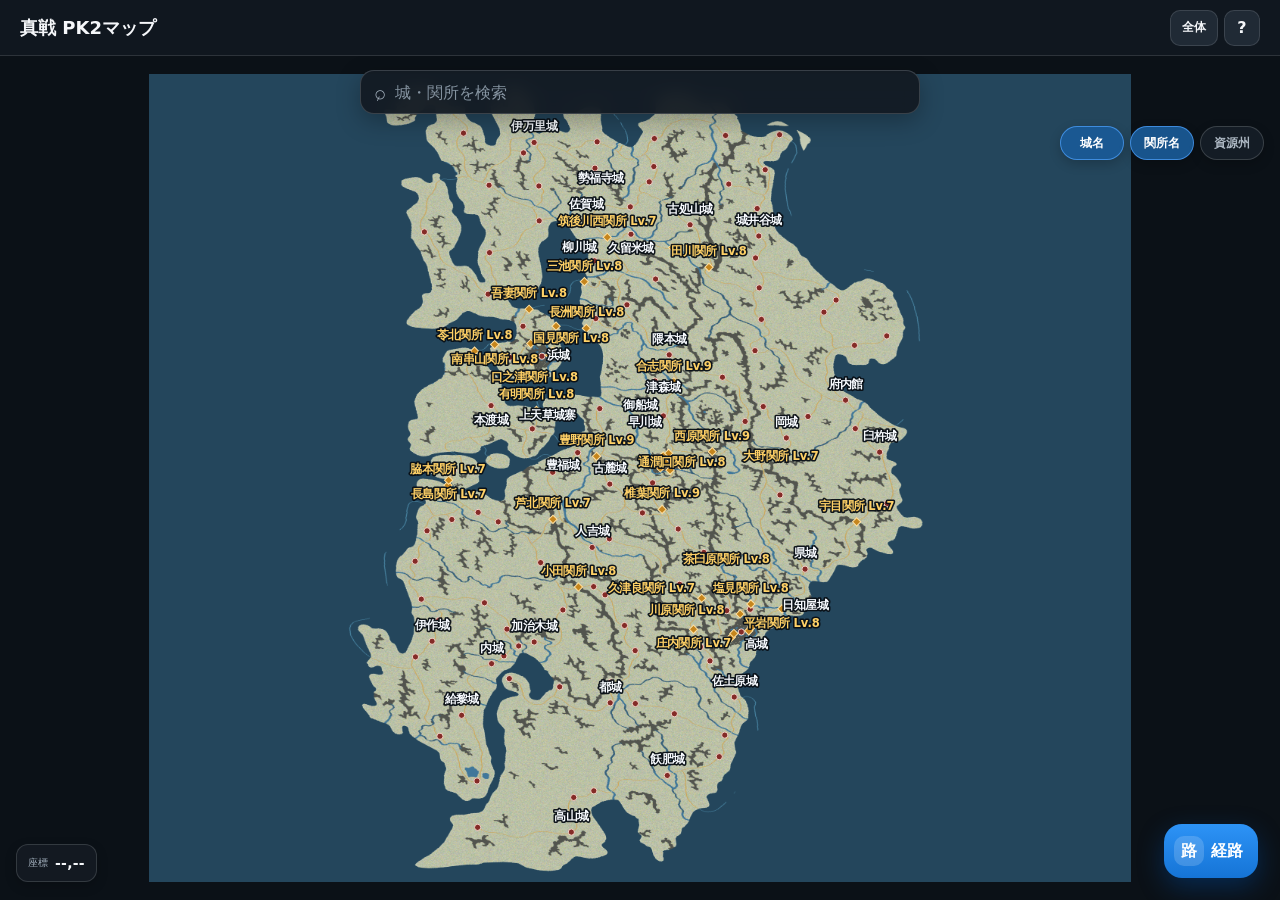
==== commit 4bbba121: "経路バーの調整" ====
--- a/index.html
+++ b/index.html
@@ -48,7 +48,8 @@
       <div id="routeAddBanner" class="route-add-banner" hidden>
         <span>通行可能な地点をタップ</span>
         <button id="routeUndoQuickBtn" type="button">1点戻す</button>
-        <button id="routeAddDoneBtn" type="button">完了</button>
+        <button id="routeClearQuickBtn" type="button">クリア</button>
+        <button id="routeAddDoneBtn" type="button">詳細</button>
       </div>
 
       <button id="coordinatePill" class="coordinate-pill" type="button" title="座標をコピー">
--- a/style.css
+++ b/style.css
@@ -14,6 +14,7 @@
   --safe-top: env(safe-area-inset-top, 0px);
 }
 * { box-sizing: border-box; }
+[hidden] { display: none !important; }
 html, body { width: 100%; height: 100%; margin: 0; overflow: hidden; background: var(--bg); color: var(--text); font-family: system-ui, -apple-system, "Noto Sans JP", "Yu Gothic UI", sans-serif; }
 button, input { font: inherit; }
 button { -webkit-tap-highlight-color: transparent; }
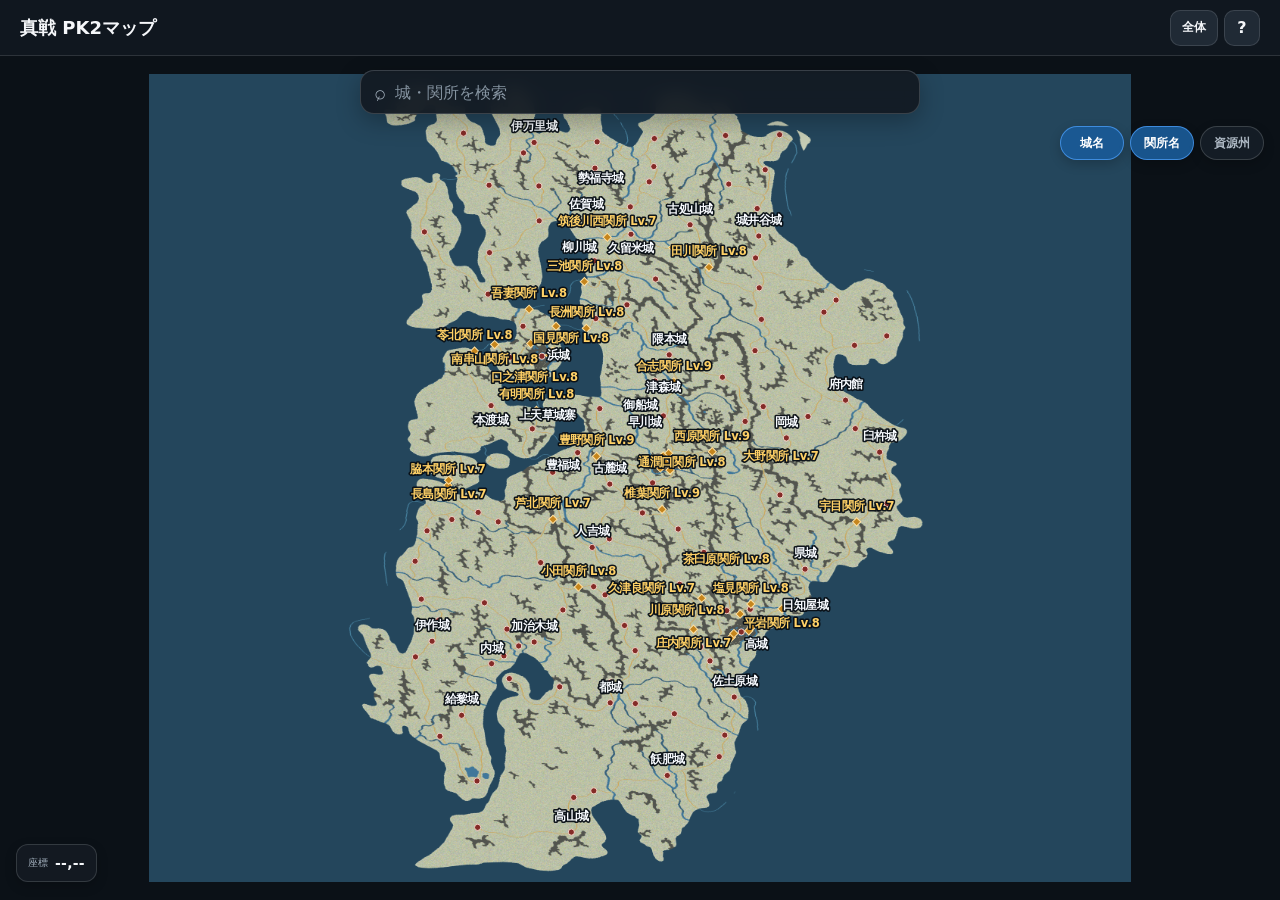
==== commit 66d9fcfe: "Add files via upload" ====
--- a/index.html
+++ b/index.html
@@ -39,11 +39,6 @@
       </div>
 
 
-      <button id="routeFab" class="route-fab" type="button">
-        <span class="route-fab-icon">路</span>
-        <span>経路</span>
-        <b id="routePointBadge" hidden>0</b>
-      </button>
 
       <div id="routeAddBanner" class="route-add-banner" hidden>
         <span>通行可能な地点をタップ</span>
@@ -124,7 +119,7 @@
           <h3>表示</h3>
           <p>地図上部の「城名」「関所名」「資源州」で表示を切り替えます。関所名にはレベルも表示します。</p>
           <h3>経路</h3>
-          <p>右下の「経路」から経路点を設定します。「地図から追加」を使うと、通行可能な任意地点を追加できます。海上航路は常に使用し、必要に応じて通行不可にする関所を設定できます。経路点は長押ししてから上下へ動かすと順番を変更できます。</p>
+          <p>地図上の通行可能な地点をタップして「ここから」「経由地」「ここまで」を指定します。地点を1つ以上登録すると、画面下部の操作バーから「詳細」を開けます。海上航路は常に使用し、必要に応じて通行不可にする関所を設定できます。経路点は長押ししてから上下へ動かすと順番を変更できます。</p>
           <h3>座標</h3>
           <p>左下の座標表示をタップすると現在のゲーム座標をコピーします。</p>
           <h3>メニュー</h3>
--- a/style.css
+++ b/style.css
@@ -46,9 +46,6 @@
 .map-toggles { position: absolute; z-index: 10; top: 64px; right: 10px; display: flex; flex-direction: column; gap: 6px; }
 .map-toggle { min-width: 64px; height: 34px; padding: 0 10px; border: 1px solid rgba(255,255,255,.16); border-radius: 999px; background: rgba(22,30,39,.9); color: #acb7c2; font-size: 12px; font-weight: 800; box-shadow: 0 4px 12px rgba(0,0,0,.2); }
 .map-toggle.active { color: #fff; border-color: rgba(79,163,255,.7); background: rgba(27,91,151,.92); }
-.route-fab { position: absolute; z-index: 11; right: 13px; bottom: calc(18px + var(--safe-bottom)); height: 54px; min-width: 82px; padding: 0 15px 0 10px; display: flex; align-items: center; justify-content: center; gap: 7px; border: 0; border-radius: 18px; background: linear-gradient(180deg,#2d93f6,#1574d6); color: #fff; font-weight: 800; box-shadow: 0 9px 26px rgba(0,71,150,.45); }
-.route-fab-icon { width: 30px; height: 30px; display: grid; place-items: center; border-radius: 10px; background: rgba(255,255,255,.17); }
-.route-fab b { position: absolute; right: -4px; top: -6px; min-width: 21px; height: 21px; padding: 0 5px; border-radius: 11px; background: #f0b838; color: #1b1b18; display: grid; place-items: center; font-size: 11px; }
 .coordinate-pill { position: absolute; z-index: 8; left: 10px; bottom: calc(16px + var(--safe-bottom)); min-height: 38px; padding: 0 11px; border: 1px solid rgba(255,255,255,.14); border-radius: 12px; background: rgba(20,27,35,.9); color: var(--text); display: flex; align-items: center; gap: 7px; box-shadow: 0 4px 12px rgba(0,0,0,.2); }
 .coordinate-pill span { color: var(--muted); font-size: 10px; }
 .coordinate-pill strong { font-size: 14px; letter-spacing: .02em; }
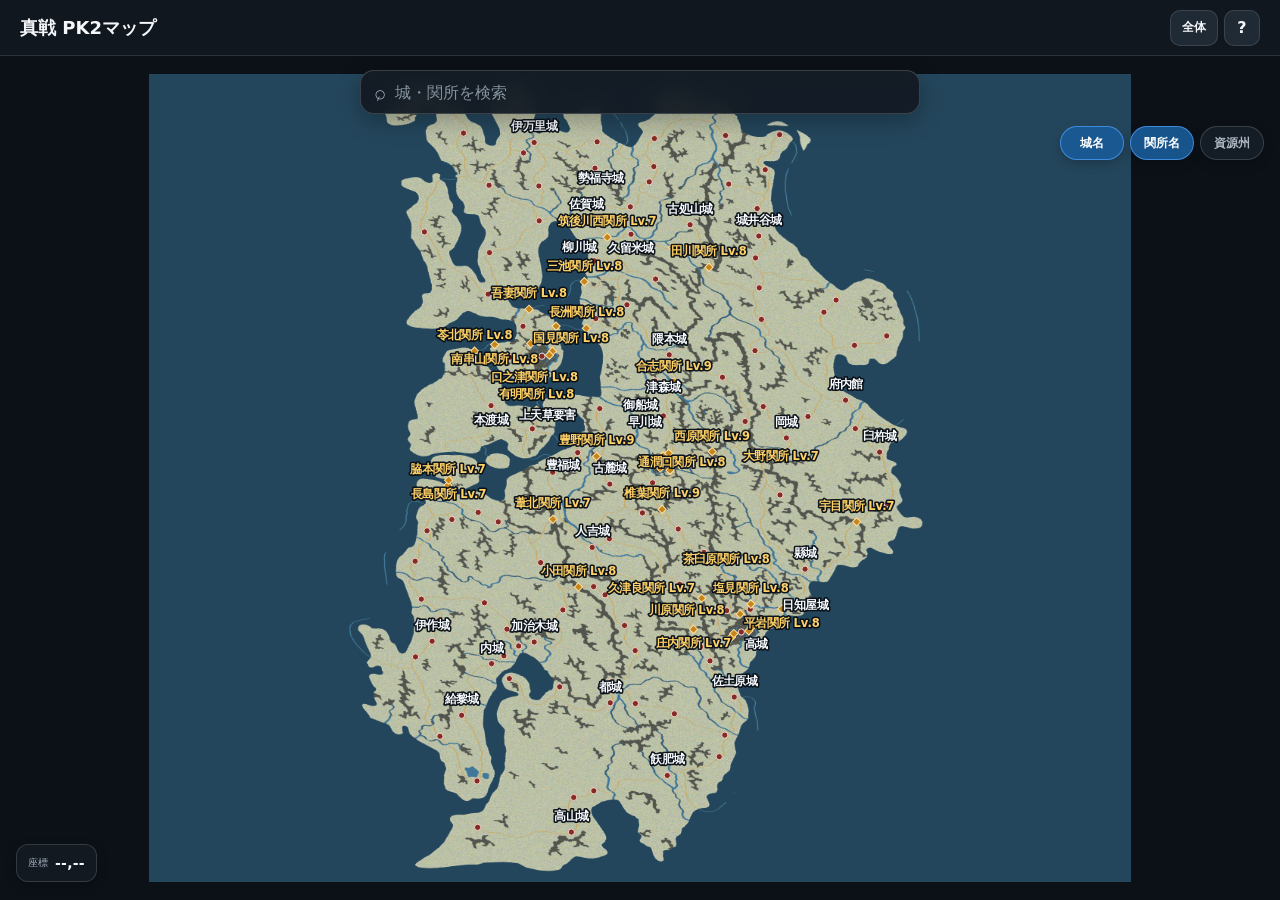
==== commit 8ee95f51: "Add files via upload" ====
--- a/index.html
+++ b/index.html
@@ -6,7 +6,7 @@
   <meta name="theme-color" content="#121820">
   <meta name="robots" content="noindex, nofollow">
   <title>真戦 PK2マップ</title>
-  <link rel="stylesheet" href="style.css">
+  <link rel="stylesheet" href="style.css?v=pk2-v12">
 </head>
 <body>
   <div id="app">
@@ -62,7 +62,7 @@
       <div class="sheet-header">
         <div>
           <h2>経路探索</h2>
-          <p>海上航路を含めて最短距離を探索</p>
+          <p>移動距離と、足場をつなぐ最小占領マス数を探索</p>
         </div>
         <button class="sheet-close" data-close-sheet type="button" aria-label="閉じる">×</button>
       </div>
@@ -119,7 +119,9 @@
           <h3>表示</h3>
           <p>地図上部の「城名」「関所名」「資源州」で表示を切り替えます。関所名にはレベルも表示します。</p>
           <h3>経路</h3>
-          <p>地図上の通行可能な地点をタップして「ここから」「経由地」「ここまで」を指定します。地点を1つ以上登録すると、画面下部の操作バーから「詳細」を開けます。海上航路は常に使用し、必要に応じて通行不可にする関所を設定できます。経路点は長押ししてから上下へ動かすと順番を変更できます。</p>
+          <p>地図上の通行可能な地点をタップして「ここから」「経由地」「ここまで」を指定します。地点を1つ以上登録すると、画面下部の操作バーから「詳細」を開けます。海上航路は常に使用し、必要に応じて通行不可にする関所を設定できます。経路点右側の「≡」を長押しし、そのまま上下へ動かすと順番を変更できます。</p>
+          <p>「最短移動距離」は部隊の通行経路です。「最小占領マス数」は、通常の隣接占領で陸地の足場をつなぐ場合の必要マス数です。航路や占領できない葦原は占領経路に含めません。葦原内の足場不要の資源地や遷城専用地も、通常の足場には使いません。地図上の線は「移動ルート」「占領ルート」で切り替えられます。</p>
+          <p>出発した城・本陣などは全体を確保済みとして数えます。城・本陣などを目的地にした場合は、その隣接地までを計算し、施設の攻略はマス数に含めません。既存の味方領地や特殊な遠隔占領は反映せず、経由地がある場合は区間ごとに最小の経路を求めます。</p>
           <h3>座標</h3>
           <p>左下の座標表示をタップすると現在のゲーム座標をコピーします。</p>
           <h3>メニュー</h3>
@@ -130,7 +132,7 @@
     </dialog>
   </div>
 
-  <script src="pk2_embedded_data.js"></script>
-  <script src="app.js"></script>
+  <script src="pk2_embedded_data.js?v=pk2-v12"></script>
+  <script src="app.js?v=pk2-v12"></script>
 </body>
 </html>
--- a/style.css
+++ b/style.css
@@ -69,14 +69,16 @@
 .sheet-scroll { max-height: calc(min(82dvh, 720px) - 73px - var(--safe-bottom)); overflow: auto; padding-bottom: 4px; }
 .route-points-list { display: grid; gap: 7px; margin: 5px 0 10px; }
 .route-point-empty { padding: 13px; border: 1px dashed rgba(255,255,255,.16); border-radius: 12px; color: var(--muted); text-align: center; font-size: 12px; }
-.route-point-row { min-height: 52px; padding: 7px 7px 7px 9px; display: grid; grid-template-columns: 31px minmax(0,1fr) 26px auto; align-items: center; gap: 8px; border: 1px solid rgba(255,255,255,.09); border-radius: 12px; background: #202934; user-select: none; -webkit-user-select: none; -webkit-touch-callout: none; touch-action: pan-y; transition: border-color .12s ease, background .12s ease, transform .12s ease; }
+.route-point-row { min-height: 52px; padding: 7px 7px 7px 9px; display: grid; grid-template-columns: 31px minmax(0,1fr) 38px auto; align-items: center; gap: 8px; border: 1px solid rgba(255,255,255,.09); border-radius: 12px; background: #202934; user-select: none; -webkit-user-select: none; -webkit-touch-callout: none; touch-action: pan-y; transition: border-color .12s ease, background .12s ease, transform .12s ease; }
 .route-point-index { width: 29px; height: 29px; border-radius: 50%; display: grid; place-items: center; background: #3c4854; font-size: 12px; font-weight: 800; }
 .route-point-row:first-child .route-point-index { background: #27875b; }
 .route-point-row:last-child:not(:first-child) .route-point-index { background: #b94743; }
 .route-point-info b { display: block; font-size: 13px; }
 .route-point-info small { color: var(--muted); font-size: 10px; }
 .route-point-remove { width: 34px; height: 34px; border: 0; border-radius: 9px; background: #303b46; color: #dbe2e8; font-size: 17px; }
-.route-point-drag { width: 26px; height: 34px; display: grid; place-items: center; color: #82909e; font-size: 22px; line-height: 1; font-weight: 800; }
+.route-point-drag { width: 38px; height: 40px; display: grid; place-items: center; color: #aab6c2; font-size: 24px; line-height: 1; font-weight: 800; border-radius: 9px; touch-action: none; cursor: grab; -webkit-user-select: none; user-select: none; }
+.route-point-drag:active, .route-point-drag.reorder-grabbing { background: #31465a; color: #fff; cursor: grabbing; }
+.route-reorder-hint { margin: 0 2px 6px; color: #8f9ca8; font-size: 10px; text-align: right; }
 .route-point-row.reorder-active { border-color: rgba(79,163,255,.75); background: #253747; box-shadow: 0 7px 22px rgba(0,0,0,.3); }
 .route-point-row.reorder-target { border-color: #f0b838; box-shadow: inset 0 2px 0 #f0b838; }
 
@@ -94,6 +96,17 @@
 .route-result { margin-top: 10px; padding: 11px; border: 1px solid rgba(255,255,255,.08); border-radius: 12px; background: #111820; color: #dfe6ed; font-size: 12px; }
 .route-result p { margin: 0; color: var(--muted); }
 .route-result .route-main { font-size: 18px; font-weight: 900; color: #fff; margin-bottom: 7px; }
+.route-metrics { display: grid; grid-template-columns: 1fr 1fr; gap: 8px; margin-bottom: 9px; }
+.route-metric { min-width: 0; padding: 9px 10px; border-radius: 9px; background: #202934; }
+.route-metric > span { display: block; color: #c0cad5; font-size: 11px; }
+.route-metric > strong { display: block; margin-top: 3px; font-size: 22px; line-height: 1.25; color: #ff8981; }
+.route-metric.occupation > strong { color: #f2c16b; }
+.route-metric strong small { font-size: 11px; font-weight: 500; }
+.route-metric .route-capture-error { margin-top: 5px; color: #f2c16b; font-size: 11px; line-height: 1.45; }
+.route-kind-switch { display: flex; gap: 7px; margin-bottom: 8px; }
+.route-kind-switch button { flex: 1; min-height: 40px; border: 1px solid #475467; border-radius: 8px; background: #202934; color: #dce4ef; font: inherit; cursor: pointer; }
+.route-kind-switch button[aria-pressed="true"] { border-color: #dce4ef; background: #354457; color: white; font-weight: 700; }
+.route-result .route-count-note { margin: 0 0 9px; font-size: 10px; line-height: 1.5; }
 .route-result dl { margin: 0; display: grid; grid-template-columns: max-content 1fr; gap: 5px 10px; }
 .route-result dt { color: var(--muted); }
 .route-result dd { margin: 0; }
